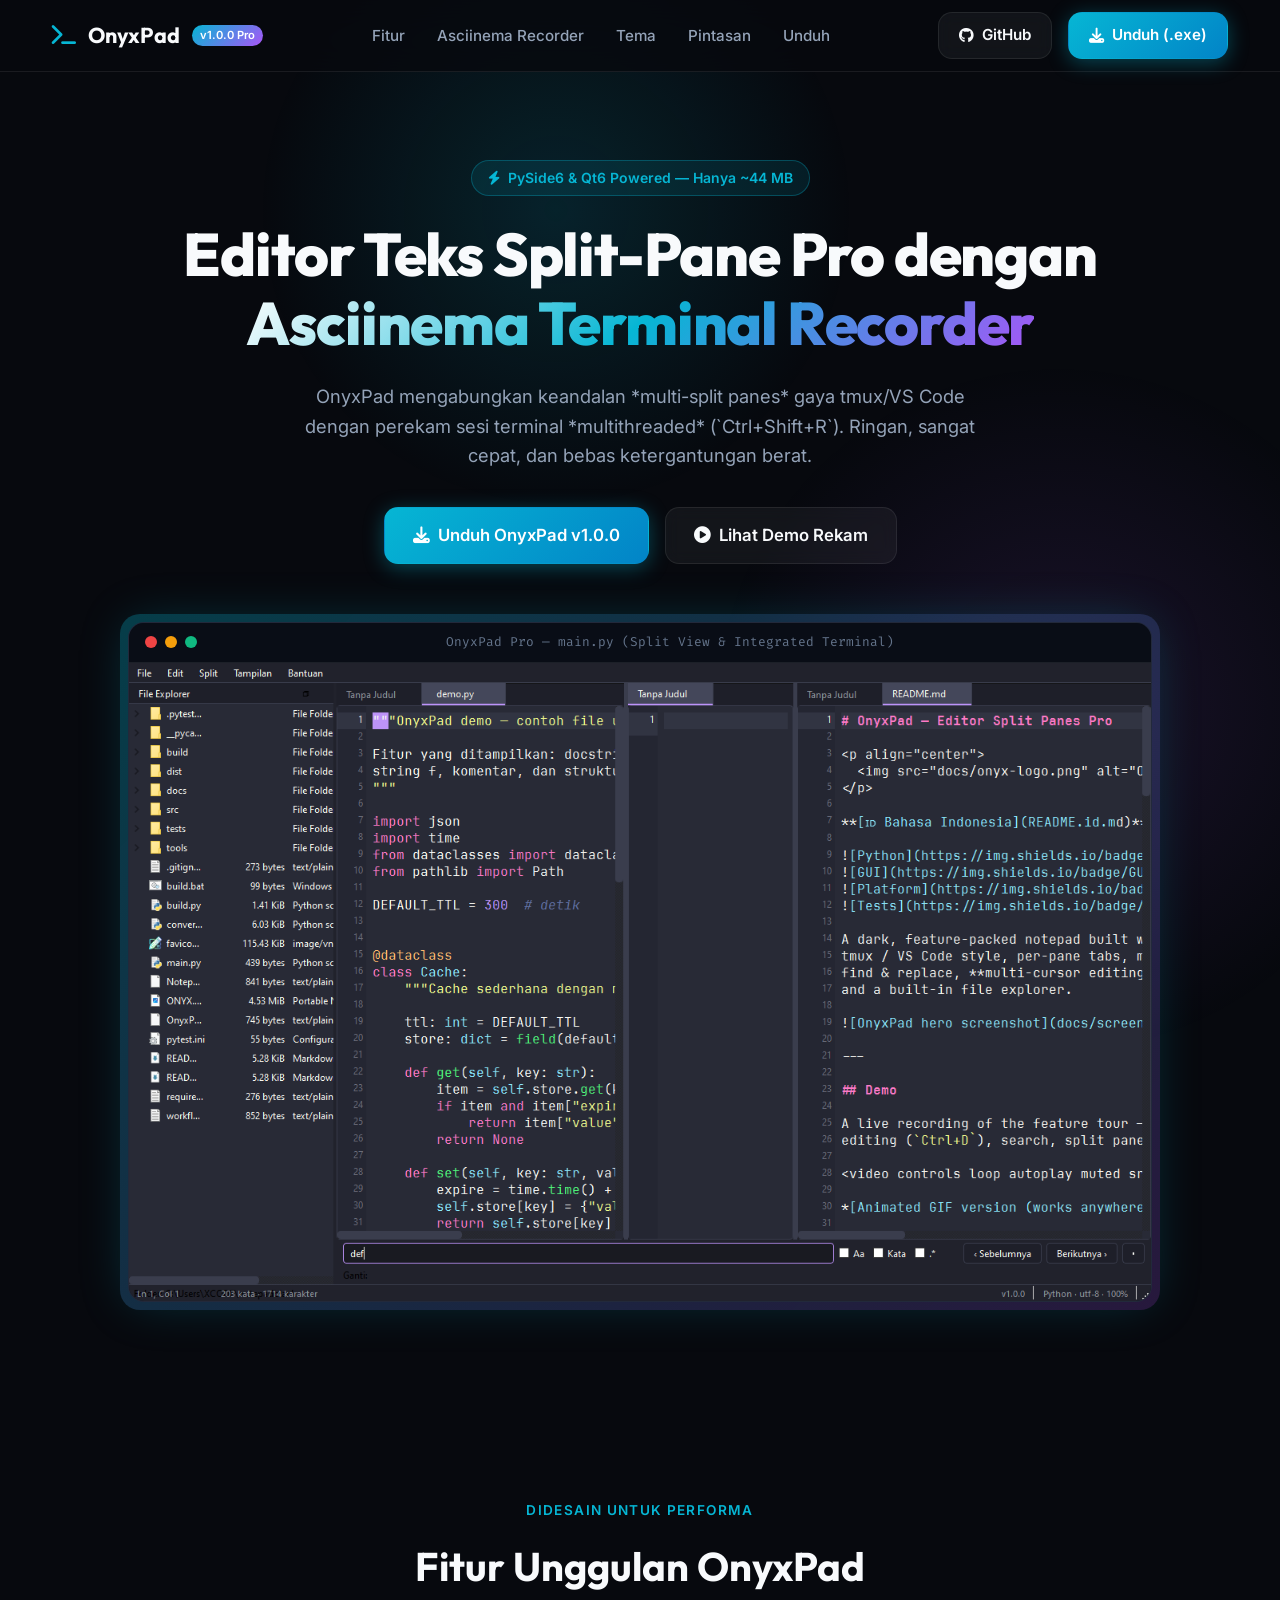
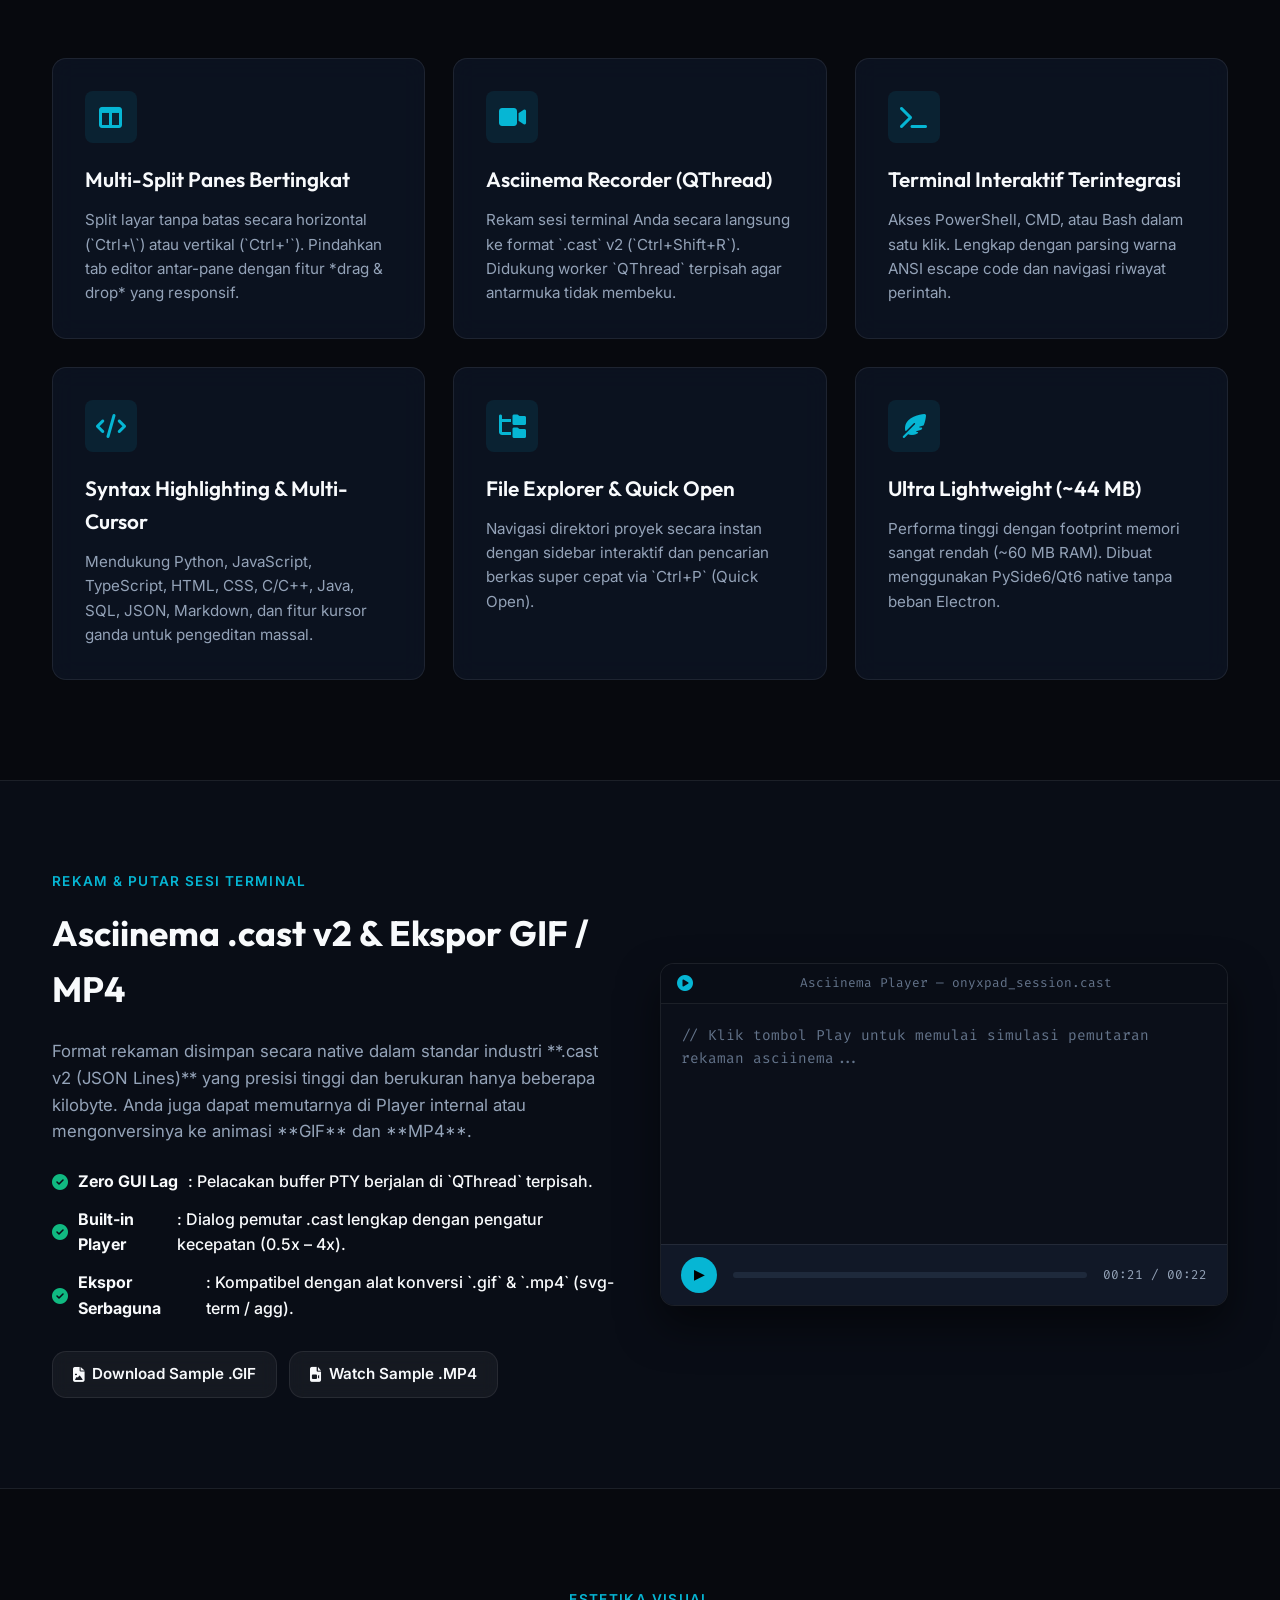
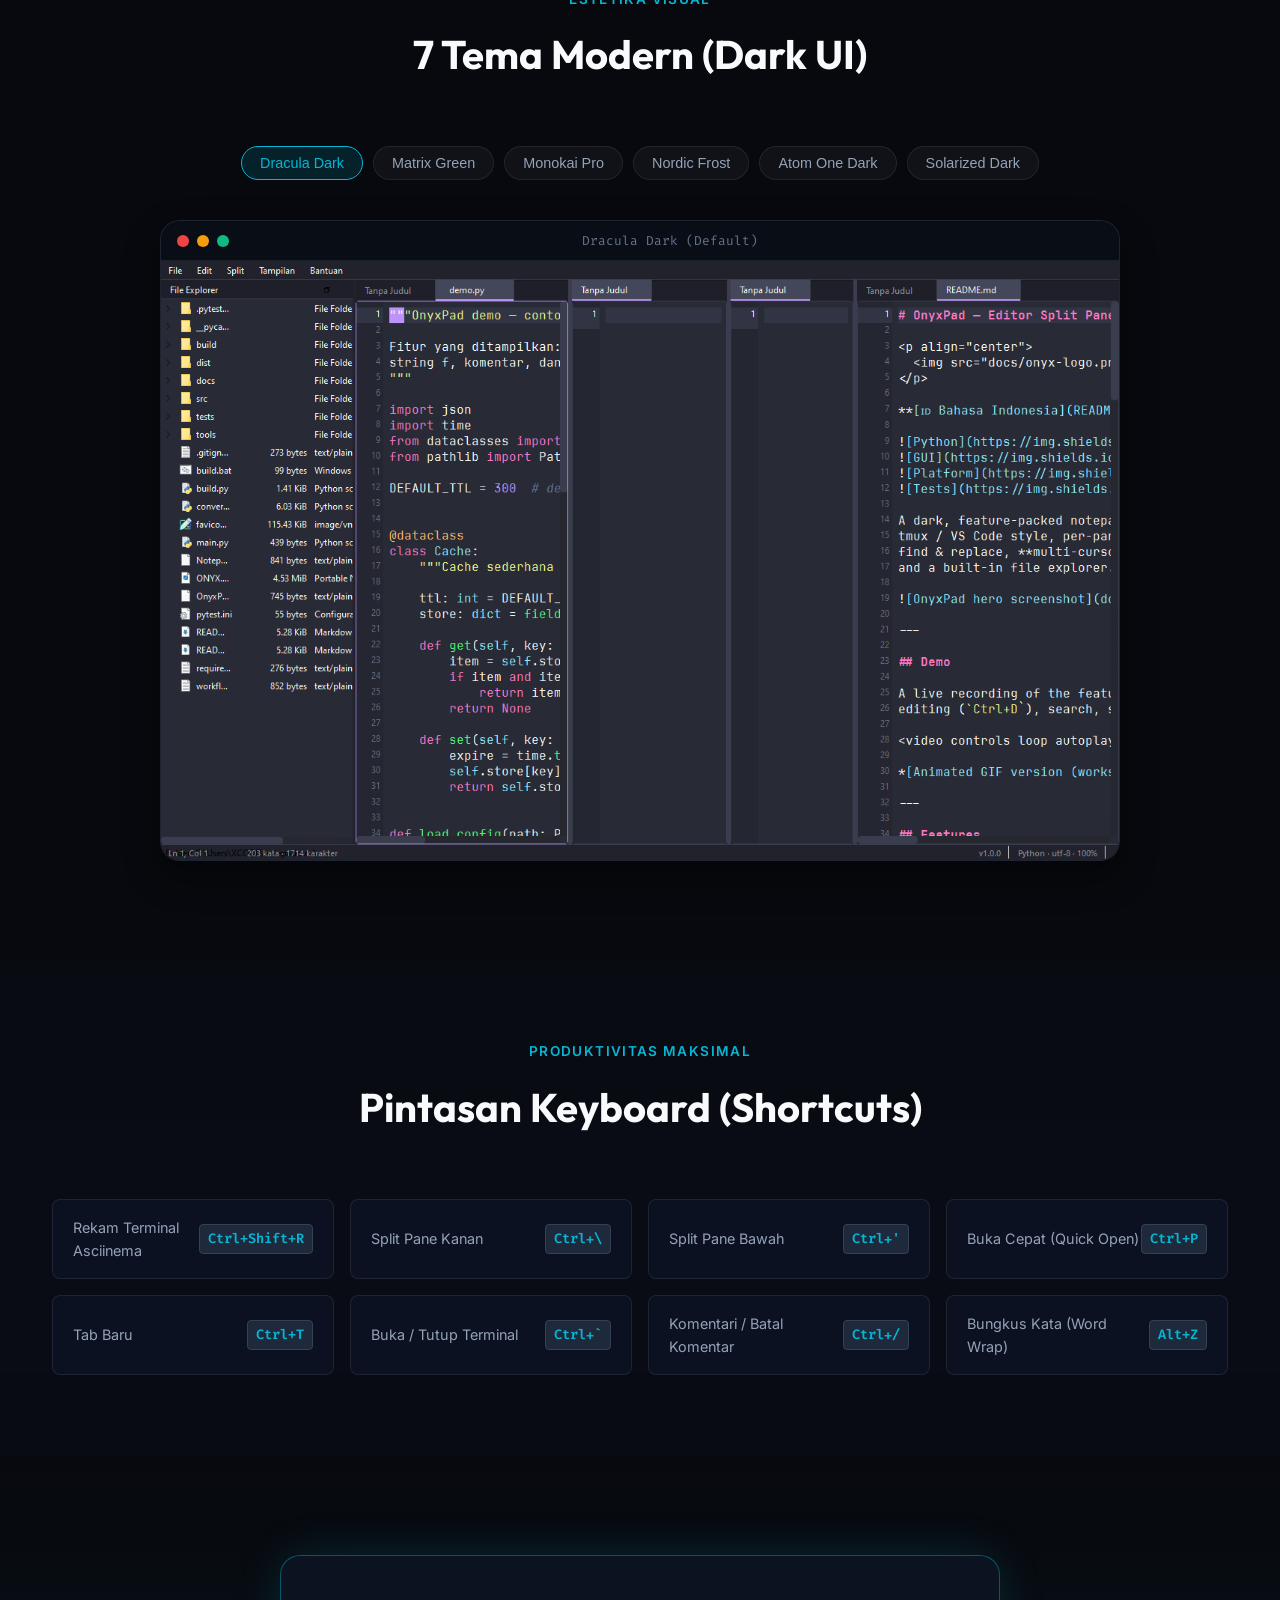
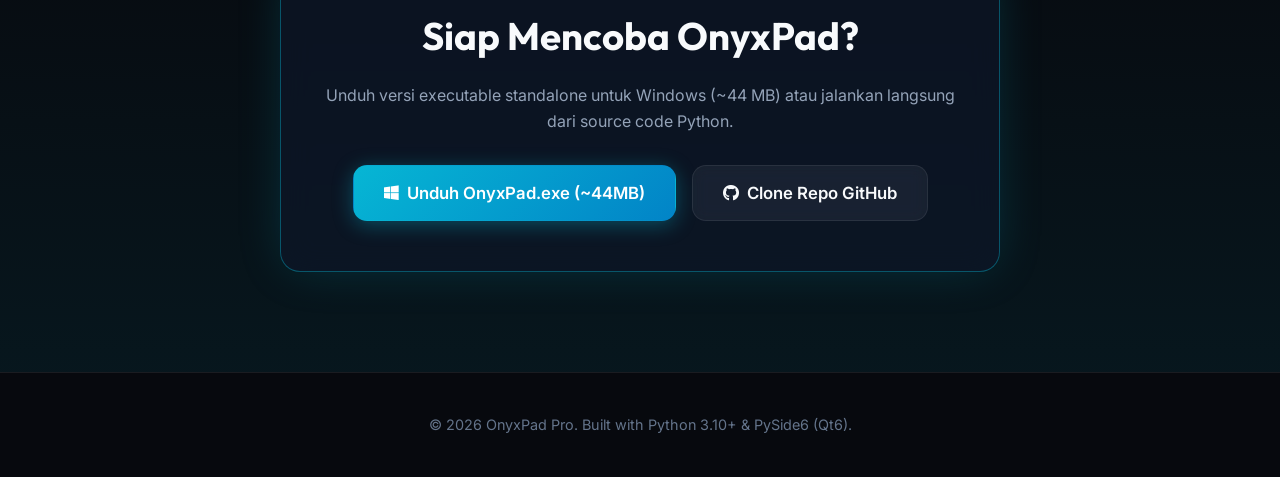
==== website/index.html @ 4e3eeb3b "feat: optimize terminal recorder threading with QThread worker and add official website" ====
<!DOCTYPE html>
<html lang="id">
<head>
  <meta charset="UTF-8">
  <meta name="viewport" content="width=device-width, initial-scale=1.0">
  <title>OnyxPad — Modern Split-Pane Text Editor & Asciinema Terminal Recorder</title>
  <meta name="description" content="OnyxPad adalah editor teks & kode pro berbasis PySide6 (Qt6) dengan sistem split-panes bertingkat (tmux style) dan perekam terminal Asciinema terintegrasi.">
  <link rel="icon" href="../favicon.ico" type="image/x-icon">
  <link rel="stylesheet" href="https://cdnjs.cloudflare.com/ajax/libs/font-awesome/6.4.0/css/all.min.css">
  <link rel="stylesheet" href="style.css">
</head>
<body>

  <!-- Dynamic Glow Backgrounds -->
  <div class="bg-glow-1"></div>
  <div class="bg-glow-2"></div>

  <!-- Navigation Bar -->
  <nav class="navbar">
    <div class="container nav-container">
      <a href="#" class="logo">
        <i class="fa-solid fa-terminal" style="color: var(--accent-cyan);"></i>
        OnyxPad <span class="logo-badge">v1.0.0 Pro</span>
      </a>

      <ul class="nav-links">
        <li><a href="#features">Fitur</a></li>
        <li><a href="#demo">Asciinema Recorder</a></li>
        <li><a href="#themes">Tema</a></li>
        <li><a href="#shortcuts">Pintasan</a></li>
        <li><a href="#download">Unduh</a></li>
      </ul>

      <div class="nav-actions">
        <a href="https://github.com/XCODE" target="_blank" class="btn btn-secondary">
          <i class="fa-brands fa-github"></i> GitHub
        </a>
        <a href="#download" class="btn btn-primary">
          <i class="fa-solid fa-download"></i> Unduh (.exe)
        </a>
      </div>
    </div>
  </nav>

  <!-- Hero Section -->
  <section class="hero">
    <div class="container">
      <div class="hero-tag">
        <i class="fa-solid fa-bolt"></i> PySide6 & Qt6 Powered — Hanya ~44 MB
      </div>

      <h1 class="hero-title">
        Editor Teks Split-Pane Pro dengan <br>
        <span class="text-gradient">Asciinema Terminal Recorder</span>
      </h1>

      <p class="hero-desc">
        OnyxPad mengabungkan keandalan *multi-split panes* gaya tmux/VS Code dengan perekam sesi terminal *multithreaded* (`Ctrl+Shift+R`). Ringan, sangat cepat, dan bebas ketergantungan berat.
      </p>

      <div class="hero-buttons">
        <a href="#download" class="btn btn-primary" style="padding: 14px 28px; font-size: 1.05rem;">
          <i class="fa-solid fa-download"></i> Unduh OnyxPad v1.0.0
        </a>
        <a href="#demo" class="btn btn-secondary" style="padding: 14px 28px; font-size: 1.05rem;">
          <i class="fa-solid fa-circle-play"></i> Lihat Demo Rekam
        </a>
      </div>

      <!-- Hero Mockup -->
      <div class="hero-mockup-wrapper">
        <div class="hero-mockup">
          <div class="mockup-header">
            <div class="dot dot-red"></div>
            <div class="dot dot-yellow"></div>
            <div class="dot dot-green"></div>
            <div class="mockup-title">OnyxPad Pro — main.py (Split View & Integrated Terminal)</div>
          </div>
          <img src="../docs/screenshots/hero-dark.png" alt="OnyxPad Interface Mockup" class="hero-img">
        </div>
      </div>
    </div>
  </section>

  <!-- Features Grid -->
  <section id="features" class="features">
    <div class="container">
      <div class="section-header">
        <div class="section-subtitle">Didesain Untuk Performa</div>
        <h2 class="section-title">Fitur Unggulan OnyxPad</h2>
      </div>

      <div class="grid-3">
        <!-- Feature 1 -->
        <div class="feature-card">
          <div class="feature-icon">
            <i class="fa-solid fa-columns"></i>
          </div>
          <h3>Multi-Split Panes Bertingkat</h3>
          <p>Split layar tanpa batas secara horizontal (`Ctrl+\`) atau vertikal (`Ctrl+'`). Pindahkan tab editor antar-pane dengan fitur *drag & drop* yang responsif.</p>
        </div>

        <!-- Feature 2 -->
        <div class="feature-card">
          <div class="feature-icon">
            <i class="fa-solid fa-video"></i>
          </div>
          <h3>Asciinema Recorder (QThread)</h3>
          <p>Rekam sesi terminal Anda secara langsung ke format `.cast` v2 (`Ctrl+Shift+R`). Didukung worker `QThread` terpisah agar antarmuka tidak membeku.</p>
        </div>

        <!-- Feature 3 -->
        <div class="feature-card">
          <div class="feature-icon">
            <i class="fa-solid fa-terminal"></i>
          </div>
          <h3>Terminal Interaktif Terintegrasi</h3>
          <p>Akses PowerShell, CMD, atau Bash dalam satu klik. Lengkap dengan parsing warna ANSI escape code dan navigasi riwayat perintah.</p>
        </div>

        <!-- Feature 4 -->
        <div class="feature-card">
          <div class="feature-icon">
            <i class="fa-solid fa-code"></i>
          </div>
          <h3>Syntax Highlighting & Multi-Cursor</h3>
          <p>Mendukung Python, JavaScript, TypeScript, HTML, CSS, C/C++, Java, SQL, JSON, Markdown, dan fitur kursor ganda untuk pengeditan massal.</p>
        </div>

        <!-- Feature 5 -->
        <div class="feature-card">
          <div class="feature-icon">
            <i class="fa-solid fa-folder-tree"></i>
          </div>
          <h3>File Explorer & Quick Open</h3>
          <p>Navigasi direktori proyek secara instan dengan sidebar interaktif dan pencarian berkas super cepat via `Ctrl+P` (Quick Open).</p>
        </div>

        <!-- Feature 6 -->
        <div class="feature-card">
          <div class="feature-icon">
            <i class="fa-solid fa-feather-pointed"></i>
          </div>
          <h3>Ultra Lightweight (~44 MB)</h3>
          <p>Performa tinggi dengan footprint memori sangat rendah (~60 MB RAM). Dibuat menggunakan PySide6/Qt6 native tanpa beban Electron.</p>
        </div>
      </div>
    </div>
  </section>

  <!-- Interactive Asciinema Demo Section -->
  <section id="demo" class="demo-section">
    <div class="container demo-container">
      <div class="demo-info">
        <div class="section-subtitle">Rekam & Putar Sesi Terminal</div>
        <h2>Asciinema .cast v2 & Ekspor GIF / MP4</h2>
        <p>
          Format rekaman disimpan secara native dalam standar industri **.cast v2 (JSON Lines)** yang presisi tinggi dan berukuran hanya beberapa kilobyte. Anda juga dapat memutarnya di Player internal atau mengonversinya ke animasi **GIF** dan **MP4**.
        </p>

        <ul class="demo-features-list">
          <li><i class="fa-solid fa-circle-check"></i> <b>Zero GUI Lag</b>: Pelacakan buffer PTY berjalan di `QThread` terpisah.</li>
          <li><i class="fa-solid fa-circle-check"></i> <b>Built-in Player</b>: Dialog pemutar .cast lengkap dengan pengatur kecepatan (0.5x – 4x).</li>
          <li><i class="fa-solid fa-circle-check"></i> <b>Ekspor Serbaguna</b>: Kompatibel dengan alat konversi `.gif` & `.mp4` (svg-term / agg).</li>
        </ul>

        <div style="display: flex; gap: 12px;">
          <a href="../docs/demo/demo.gif" target="_blank" class="btn btn-secondary">
            <i class="fa-solid fa-file-image"></i> Download Sample .GIF
          </a>
          <a href="../docs/demo/demo.mp4" target="_blank" class="btn btn-secondary">
            <i class="fa-solid fa-file-video"></i> Watch Sample .MP4
          </a>
        </div>
      </div>

      <!-- Player Screen Mockup -->
      <div class="player-box">
        <div class="mockup-header">
          <i class="fa-solid fa-circle-play" style="color: var(--accent-cyan);"></i>
          <div class="mockup-title">Asciinema Player — onyxpad_session.cast</div>
        </div>
        <div class="player-screen" id="terminal-screen">
          <div style="color: #64748b;">// Klik tombol Play untuk memulai simulasi pemutaran rekaman asciinema...</div>
        </div>
        <div class="player-controls">
          <button class="play-btn" id="demo-play-btn">▶</button>
          <div class="progress-bar">
            <div class="progress-fill" id="demo-progress" style="width: 0%;"></div>
          </div>
          <span style="font-family: var(--font-mono); font-size: 0.8rem; color: var(--text-muted);">00:21 / 00:22</span>
        </div>
      </div>
    </div>
  </section>

  <!-- Theme Gallery Section -->
  <section id="themes" class="theme-gallery">
    <div class="container">
      <div class="section-header">
        <div class="section-subtitle">Estetika Visual</div>
        <h2 class="section-title">7 Tema Modern (Dark UI)</h2>
      </div>

      <div class="theme-nav">
        <button class="theme-tab active" data-theme="dracula">Dracula Dark</button>
        <button class="theme-tab" data-theme="matrix">Matrix Green</button>
        <button class="theme-tab" data-theme="monokai">Monokai Pro</button>
        <button class="theme-tab" data-theme="nord">Nordic Frost</button>
        <button class="theme-tab" data-theme="onedark">Atom One Dark</button>
        <button class="theme-tab" data-theme="solarized">Solarized Dark</button>
      </div>

      <div class="theme-preview-card">
        <div class="mockup-header">
          <div class="dot dot-red"></div>
          <div class="dot dot-yellow"></div>
          <div class="dot dot-green"></div>
          <div class="mockup-title" id="theme-name-lbl">Dracula Dark (Default)</div>
        </div>
        <img src="../docs/screenshots/theme-dracula-default.png" alt="Theme Preview" class="theme-preview-img" id="theme-preview-img">
      </div>
    </div>
  </section>

  <!-- Shortcuts Cheat Sheet -->
  <section id="shortcuts" class="shortcuts-section">
    <div class="container">
      <div class="section-header">
        <div class="section-subtitle">Produktivitas Maksimal</div>
        <h2 class="section-title">Pintasan Keyboard (Shortcuts)</h2>
      </div>

      <div class="shortcuts-grid">
        <div class="shortcut-item">
          <span>Rekam Terminal Asciinema</span>
          <kbd>Ctrl+Shift+R</kbd>
        </div>
        <div class="shortcut-item">
          <span>Split Pane Kanan</span>
          <kbd>Ctrl+\</kbd>
        </div>
        <div class="shortcut-item">
          <span>Split Pane Bawah</span>
          <kbd>Ctrl+'</kbd>
        </div>
        <div class="shortcut-item">
          <span>Buka Cepat (Quick Open)</span>
          <kbd>Ctrl+P</kbd>
        </div>
        <div class="shortcut-item">
          <span>Tab Baru</span>
          <kbd>Ctrl+T</kbd>
        </div>
        <div class="shortcut-item">
          <span>Buka / Tutup Terminal</span>
          <kbd>Ctrl+`</kbd>
        </div>
        <div class="shortcut-item">
          <span>Komentari / Batal Komentar</span>
          <kbd>Ctrl+/</kbd>
        </div>
        <div class="shortcut-item">
          <span>Bungkus Kata (Word Wrap)</span>
          <kbd>Alt+Z</kbd>
        </div>
      </div>
    </div>
  </section>

  <!-- Download Section -->
  <section id="download" class="download-section">
    <div class="container">
      <div class="download-card">
        <h2>Siap Mencoba OnyxPad?</h2>
        <p>Unduh versi executable standalone untuk Windows (~44 MB) atau jalankan langsung dari source code Python.</p>

        <div class="download-buttons">
          <a href="../dist/OnyxPad.exe" download class="btn btn-primary" style="padding: 14px 30px; font-size: 1.05rem;">
            <i class="fa-brands fa-windows"></i> Unduh OnyxPad.exe (~44MB)
          </a>
          <a href="https://github.com/XCODE" target="_blank" class="btn btn-secondary" style="padding: 14px 30px; font-size: 1.05rem;">
            <i class="fa-brands fa-github"></i> Clone Repo GitHub
          </a>
        </div>
      </div>
    </div>
  </section>

  <!-- Footer -->
  <footer>
    <div class="container">
      <p>© 2026 OnyxPad Pro. Built with Python 3.10+ & PySide6 (Qt6).</p>
    </div>
  </footer>

  <script src="script.js"></script>
</body>
</html>
---- website/style.css ----
/* OnyxPad Official Website - Modern Dark Design System */

@import url('https://fonts.googleapis.com/css2?family=Fira+Code:wght@400;500;600&family=Inter:wght@300;400;500;600;700&family=Outfit:wght@500;600;700;800&display=swap');

:root {
  --bg-dark: #07090e;
  --bg-card: rgba(15, 23, 42, 0.65);
  --bg-card-hover: rgba(30, 41, 59, 0.75);
  --border-color: rgba(255, 255, 255, 0.08);
  --border-glow: rgba(6, 182, 212, 0.4);

  --accent-cyan: #06b6d4;
  --accent-purple: #a855f7;
  --accent-emerald: #10b981;
  --accent-pink: #ec4899;

  --text-main: #f8fafc;
  --text-muted: #94a3b8;
  --text-dim: #64748b;

  --font-heading: 'Outfit', -apple-system, sans-serif;
  --font-body: 'Inter', -apple-system, sans-serif;
  --font-mono: 'Fira Code', monospace;

  --radius-sm: 8px;
  --radius-md: 14px;
  --radius-lg: 20px;
  --radius-full: 9999px;

  --glow-shadow: 0 0 50px -10px rgba(6, 182, 212, 0.25);
  --transition: all 0.3s cubic-bezier(0.4, 0, 0.2, 1);
}

* {
  margin: 0;
  padding: 0;
  box-sizing: border-box;
}

html {
  scroll-behavior: smooth;
  font-size: 16px;
}

body {
  background-color: var(--bg-dark);
  color: var(--text-main);
  font-family: var(--font-body);
  line-height: 1.6;
  overflow-x: hidden;
  position: relative;
}

/* Dynamic Background Gradients */
.bg-glow-1 {
  position: fixed;
  top: -10%;
  left: 20%;
  width: 600px;
  height: 600px;
  background: radial-gradient(circle, rgba(6, 182, 212, 0.15) 0%, rgba(0, 0, 0, 0) 70%);
  pointer-events: none;
  z-index: 0;
}

.bg-glow-2 {
  position: fixed;
  top: 40%;
  right: -10%;
  width: 700px;
  height: 700px;
  background: radial-gradient(circle, rgba(168, 85, 247, 0.12) 0%, rgba(0, 0, 0, 0) 70%);
  pointer-events: none;
  z-index: 0;
}

.container {
  max-width: 1240px;
  margin: 0 auto;
  padding: 0 2rem;
  position: relative;
  z-index: 1;
}

/* Header & Navigation */
.navbar {
  position: fixed;
  top: 0;
  left: 0;
  right: 0;
  height: 72px;
  backdrop-filter: blur(16px);
  -webkit-backdrop-filter: blur(16px);
  background: rgba(7, 9, 14, 0.8);
  border-bottom: 1px solid var(--border-color);
  z-index: 100;
  display: flex;
  align-items: center;
}

.nav-container {
  display: flex;
  align-items: center;
  justify-content: space-between;
  width: 100%;
}

.logo {
  display: flex;
  align-items: center;
  gap: 12px;
  text-decoration: none;
  color: var(--text-main);
  font-family: var(--font-heading);
  font-weight: 700;
  font-size: 1.35rem;
}

.logo-badge {
  font-size: 0.7rem;
  background: linear-gradient(135deg, var(--accent-cyan), var(--accent-purple));
  color: #fff;
  padding: 2px 8px;
  border-radius: var(--radius-full);
  font-family: var(--font-body);
  font-weight: 600;
}

.nav-links {
  display: flex;
  align-items: center;
  gap: 2rem;
  list-style: none;
}

.nav-links a {
  color: var(--text-muted);
  text-decoration: none;
  font-size: 0.95rem;
  font-weight: 500;
  transition: var(--transition);
}

.nav-links a:hover {
  color: var(--accent-cyan);
}

.nav-actions {
  display: flex;
  align-items: center;
  gap: 1rem;
}

.btn {
  display: inline-flex;
  align-items: center;
  justify-content: center;
  gap: 8px;
  padding: 10px 20px;
  border-radius: var(--radius-md);
  font-weight: 600;
  font-size: 0.95rem;
  text-decoration: none;
  transition: var(--transition);
  cursor: pointer;
  border: 1px solid transparent;
}

.btn-primary {
  background: linear-gradient(135deg, var(--accent-cyan), #0284c7);
  color: #ffffff;
  box-shadow: 0 4px 20px rgba(6, 182, 212, 0.35);
}

.btn-primary:hover {
  transform: translateY(-2px);
  box-shadow: 0 6px 25px rgba(6, 182, 212, 0.5);
}

.btn-secondary {
  background: rgba(255, 255, 255, 0.05);
  color: var(--text-main);
  border-color: var(--border-color);
  backdrop-filter: blur(8px);
}

.btn-secondary:hover {
  background: rgba(255, 255, 255, 0.1);
  border-color: rgba(255, 255, 255, 0.2);
  transform: translateY(-2px);
}

/* Hero Section */
.hero {
  padding: 160px 0 90px;
  text-align: center;
}

.hero-tag {
  display: inline-flex;
  align-items: center;
  gap: 8px;
  padding: 6px 16px;
  background: rgba(6, 182, 212, 0.1);
  border: 1px solid rgba(6, 182, 212, 0.3);
  border-radius: var(--radius-full);
  color: var(--accent-cyan);
  font-size: 0.875rem;
  font-weight: 600;
  margin-bottom: 24px;
}

.hero-title {
  font-family: var(--font-heading);
  font-size: 3.75rem;
  font-weight: 800;
  line-height: 1.15;
  margin-bottom: 24px;
  letter-spacing: -0.02em;
}

.text-gradient {
  background: linear-gradient(135deg, #ffffff 0%, var(--accent-cyan) 50%, var(--accent-purple) 100%);
  -webkit-background-clip: text;
  -webkit-text-fill-color: transparent;
}

.hero-desc {
  max-width: 680px;
  margin: 0 auto 36px;
  font-size: 1.15rem;
  color: var(--text-muted);
  font-weight: 400;
}

.hero-buttons {
  display: flex;
  align-items: center;
  justify-content: center;
  gap: 16px;
  margin-bottom: 50px;
}

.hero-mockup-wrapper {
  position: relative;
  max-width: 1040px;
  margin: 0 auto;
  border-radius: var(--radius-lg);
  padding: 8px;
  background: linear-gradient(135deg, rgba(6, 182, 212, 0.3), rgba(168, 85, 247, 0.2));
  box-shadow: var(--glow-shadow);
}

.hero-mockup {
  background: #0f172a;
  border-radius: calc(var(--radius-lg) - 4px);
  overflow: hidden;
  border: 1px solid var(--border-color);
}

.mockup-header {
  height: 40px;
  background: #090d16;
  display: flex;
  align-items: center;
  padding: 0 16px;
  gap: 8px;
  border-bottom: 1px solid var(--border-color);
}

.dot {
  width: 12px;
  height: 12px;
  border-radius: 50%;
}

.dot-red { background: #ef4444; }
.dot-yellow { background: #f59e0b; }
.dot-green { background: #10b981; }

.mockup-title {
  margin-left: auto;
  margin-right: auto;
  font-size: 0.8rem;
  color: var(--text-dim);
  font-family: var(--font-mono);
}

.hero-img {
  width: 100%;
  height: auto;
  display: block;
  object-fit: cover;
}

/* Features Grid */
.features {
  padding: 100px 0;
}

.section-header {
  text-align: center;
  max-width: 640px;
  margin: 0 auto 60px;
}

.section-subtitle {
  color: var(--accent-cyan);
  font-weight: 600;
  text-transform: uppercase;
  font-size: 0.85rem;
  letter-spacing: 0.1em;
  margin-bottom: 12px;
}

.section-title {
  font-family: var(--font-heading);
  font-size: 2.5rem;
  font-weight: 700;
}

.grid-3 {
  display: grid;
  grid-template-columns: repeat(auto-fit, minmax(320px, 1fr));
  gap: 28px;
}

.feature-card {
  background: var(--bg-card);
  border: 1px solid var(--border-color);
  border-radius: var(--radius-md);
  padding: 32px;
  transition: var(--transition);
  backdrop-filter: blur(12px);
  position: relative;
  overflow: hidden;
}

.feature-card:hover {
  background: var(--bg-card-hover);
  border-color: var(--border-glow);
  transform: translateY(-4px);
}

.feature-icon {
  width: 52px;
  height: 52px;
  border-radius: var(--radius-sm);
  background: rgba(6, 182, 212, 0.1);
  color: var(--accent-cyan);
  display: flex;
  align-items: center;
  justify-content: center;
  font-size: 1.5rem;
  margin-bottom: 20px;
}

.feature-card h3 {
  font-family: var(--font-heading);
  font-size: 1.3rem;
  font-weight: 600;
  margin-bottom: 12px;
}

.feature-card p {
  color: var(--text-muted);
  font-size: 0.95rem;
  line-height: 1.6;
}

/* Interactive Asciinema Demo Section */
.demo-section {
  padding: 90px 0;
  background: rgba(15, 23, 42, 0.3);
  border-top: 1px solid var(--border-color);
  border-bottom: 1px solid var(--border-color);
}

.demo-container {
  display: grid;
  grid-template-columns: 1fr 1fr;
  gap: 40px;
  align-items: center;
}

.demo-info h2 {
  font-family: var(--font-heading);
  font-size: 2.2rem;
  font-weight: 700;
  margin-bottom: 20px;
}

.demo-info p {
  color: var(--text-muted);
  margin-bottom: 24px;
  font-size: 1.05rem;
}

.demo-features-list {
  list-style: none;
  display: flex;
  flex-direction: column;
  gap: 12px;
  margin-bottom: 30px;
}

.demo-features-list li {
  display: flex;
  align-items: center;
  gap: 10px;
  color: var(--text-main);
  font-weight: 500;
}

.demo-features-list i {
  color: var(--accent-emerald);
}

.player-box {
  background: #090d16;
  border: 1px solid var(--border-color);
  border-radius: var(--radius-md);
  overflow: hidden;
  box-shadow: 0 20px 40px rgba(0,0,0,0.5);
}

.player-screen {
  padding: 20px;
  font-family: var(--font-mono);
  font-size: 0.9rem;
  color: #a6adc8;
  min-height: 240px;
  background: #0b0f19;
}

.player-controls {
  display: flex;
  align-items: center;
  gap: 16px;
  padding: 12px 20px;
  background: #111827;
  border-top: 1px solid var(--border-color);
}

.play-btn {
  background: var(--accent-cyan);
  color: #000;
  border: none;
  width: 36px;
  height: 36px;
  border-radius: 50%;
  display: flex;
  align-items: center;
  justify-content: center;
  cursor: pointer;
  font-weight: bold;
}

.progress-bar {
  flex: 1;
  height: 6px;
  background: #1e293b;
  border-radius: var(--radius-full);
  overflow: hidden;
  position: relative;
}

.progress-fill {
  width: 65%;
  height: 100%;
  background: linear-gradient(90deg, var(--accent-cyan), var(--accent-purple));
}

/* Theme Gallery Section */
.theme-gallery {
  padding: 100px 0;
}

.theme-nav {
  display: flex;
  justify-content: center;
  gap: 10px;
  flex-wrap: wrap;
  margin-bottom: 40px;
}

.theme-tab {
  background: rgba(255, 255, 255, 0.04);
  border: 1px solid var(--border-color);
  color: var(--text-muted);
  padding: 8px 18px;
  border-radius: var(--radius-full);
  cursor: pointer;
  font-size: 0.9rem;
  font-weight: 500;
  transition: var(--transition);
}

.theme-tab.active, .theme-tab:hover {
  background: rgba(6, 182, 212, 0.15);
  border-color: var(--accent-cyan);
  color: var(--accent-cyan);
}

.theme-preview-card {
  background: var(--bg-card);
  border: 1px solid var(--border-color);
  border-radius: var(--radius-lg);
  overflow: hidden;
  max-width: 960px;
  margin: 0 auto;
  box-shadow: 0 15px 35px rgba(0,0,0,0.4);
}

.theme-preview-img {
  width: 100%;
  display: block;
}

/* Shortcuts Cheat Sheet */
.shortcuts-section {
  padding: 80px 0;
  background: rgba(15, 23, 42, 0.2);
}

.shortcuts-grid {
  display: grid;
  grid-template-columns: repeat(auto-fit, minmax(260px, 1fr));
  gap: 16px;
}

.shortcut-item {
  background: rgba(15, 23, 42, 0.6);
  border: 1px solid var(--border-color);
  padding: 16px 20px;
  border-radius: var(--radius-sm);
  display: flex;
  align-items: center;
  justify-content: space-between;
}

.shortcut-item span {
  color: var(--text-muted);
  font-size: 0.9rem;
}

kbd {
  background: #1e293b;
  border: 1px solid #334155;
  color: var(--accent-cyan);
  font-family: var(--font-mono);
  padding: 3px 8px;
  border-radius: 4px;
  font-size: 0.85rem;
  font-weight: 600;
}

/* Download Section */
.download-section {
  padding: 100px 0;
  text-align: center;
  background: linear-gradient(180deg, rgba(7, 9, 14, 0) 0%, rgba(6, 182, 212, 0.08) 100%);
}

.download-card {
  background: var(--bg-card);
  border: 1px solid var(--border-glow);
  border-radius: var(--radius-lg);
  padding: 50px 30px;
  max-width: 720px;
  margin: 0 auto;
  box-shadow: var(--glow-shadow);
  backdrop-filter: blur(16px);
}

.download-card h2 {
  font-family: var(--font-heading);
  font-size: 2.4rem;
  font-weight: 700;
  margin-bottom: 16px;
}

.download-card p {
  color: var(--text-muted);
  margin-bottom: 30px;
}

.download-buttons {
  display: flex;
  justify-content: center;
  gap: 16px;
  flex-wrap: wrap;
}

/* Footer */
footer {
  padding: 40px 0;
  border-top: 1px solid var(--border-color);
  text-align: center;
  color: var(--text-dim);
  font-size: 0.9rem;
}

footer a {
  color: var(--text-muted);
  text-decoration: none;
}

footer a:hover {
  color: var(--accent-cyan);
}

/* Responsive */
@media (max-width: 900px) {
  .hero-title { font-size: 2.6rem; }
  .demo-container { grid-template-columns: 1fr; }
  .nav-links { display: none; }
}
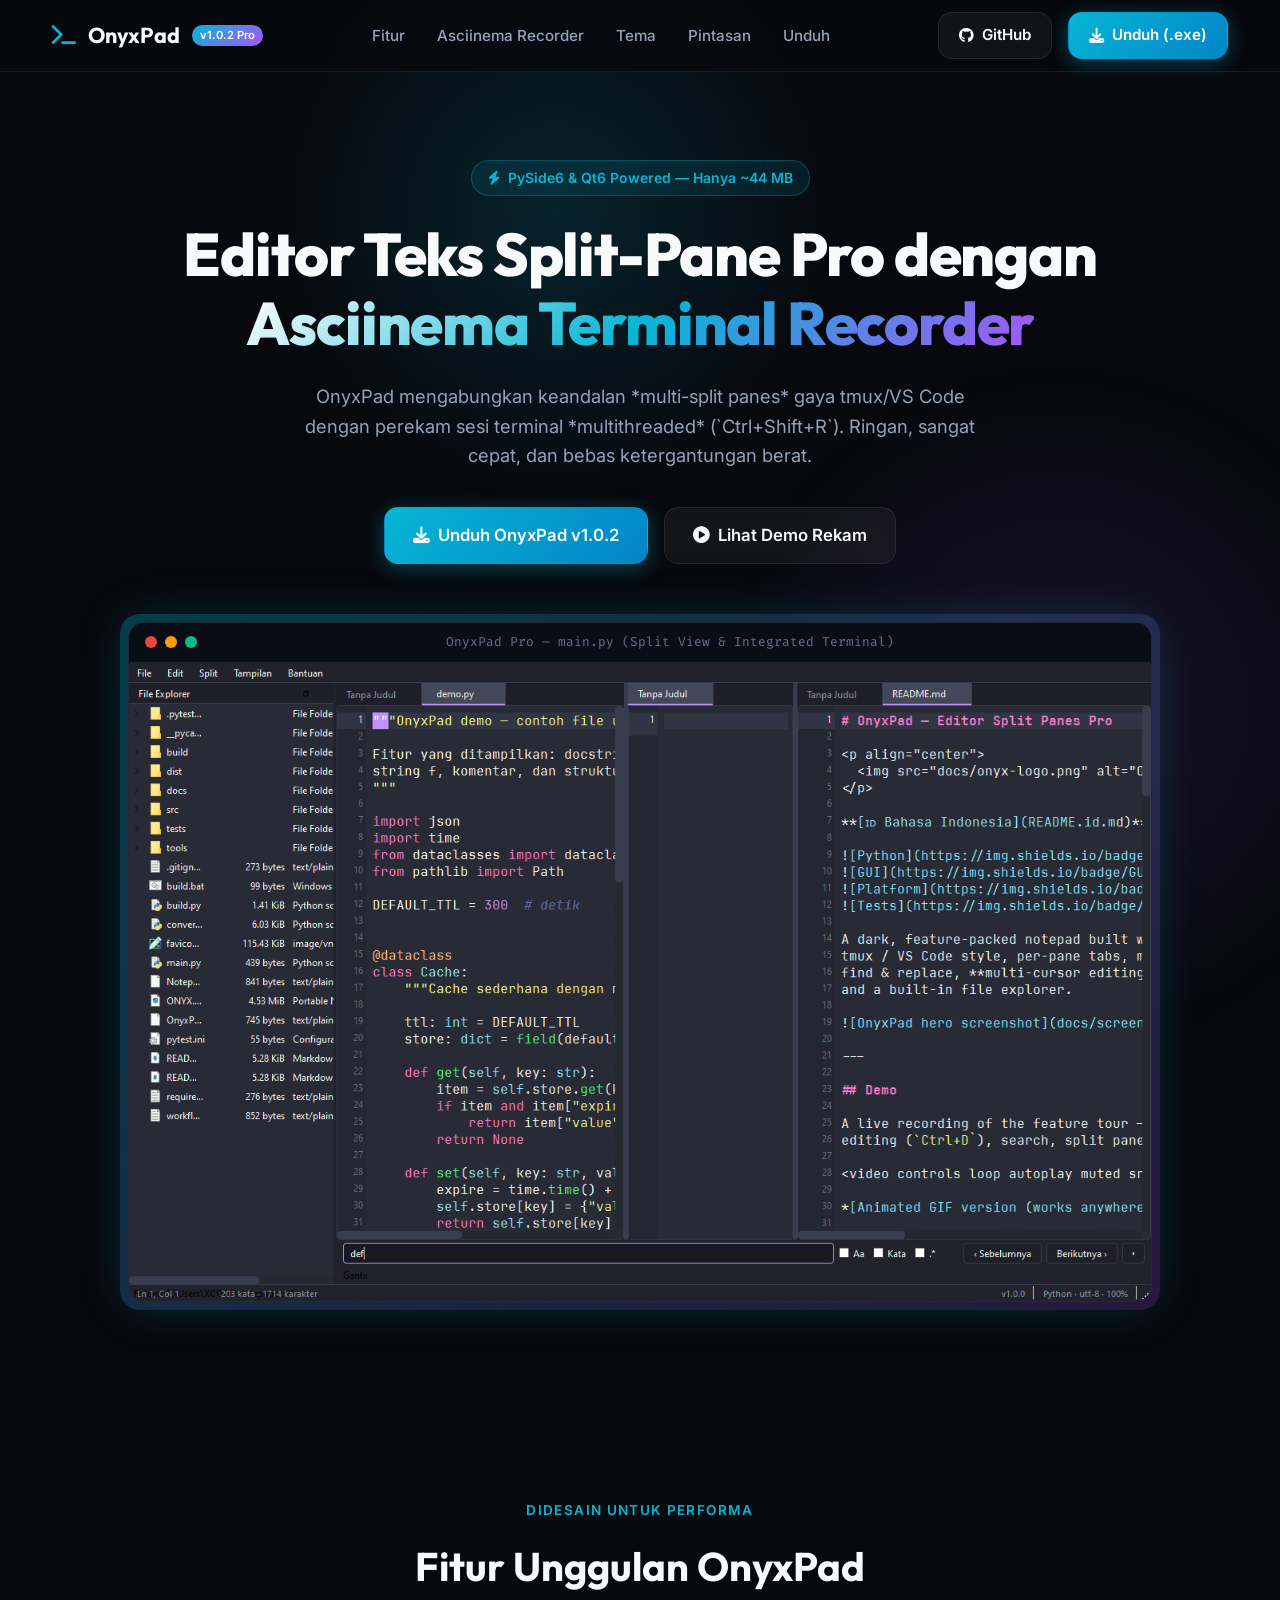
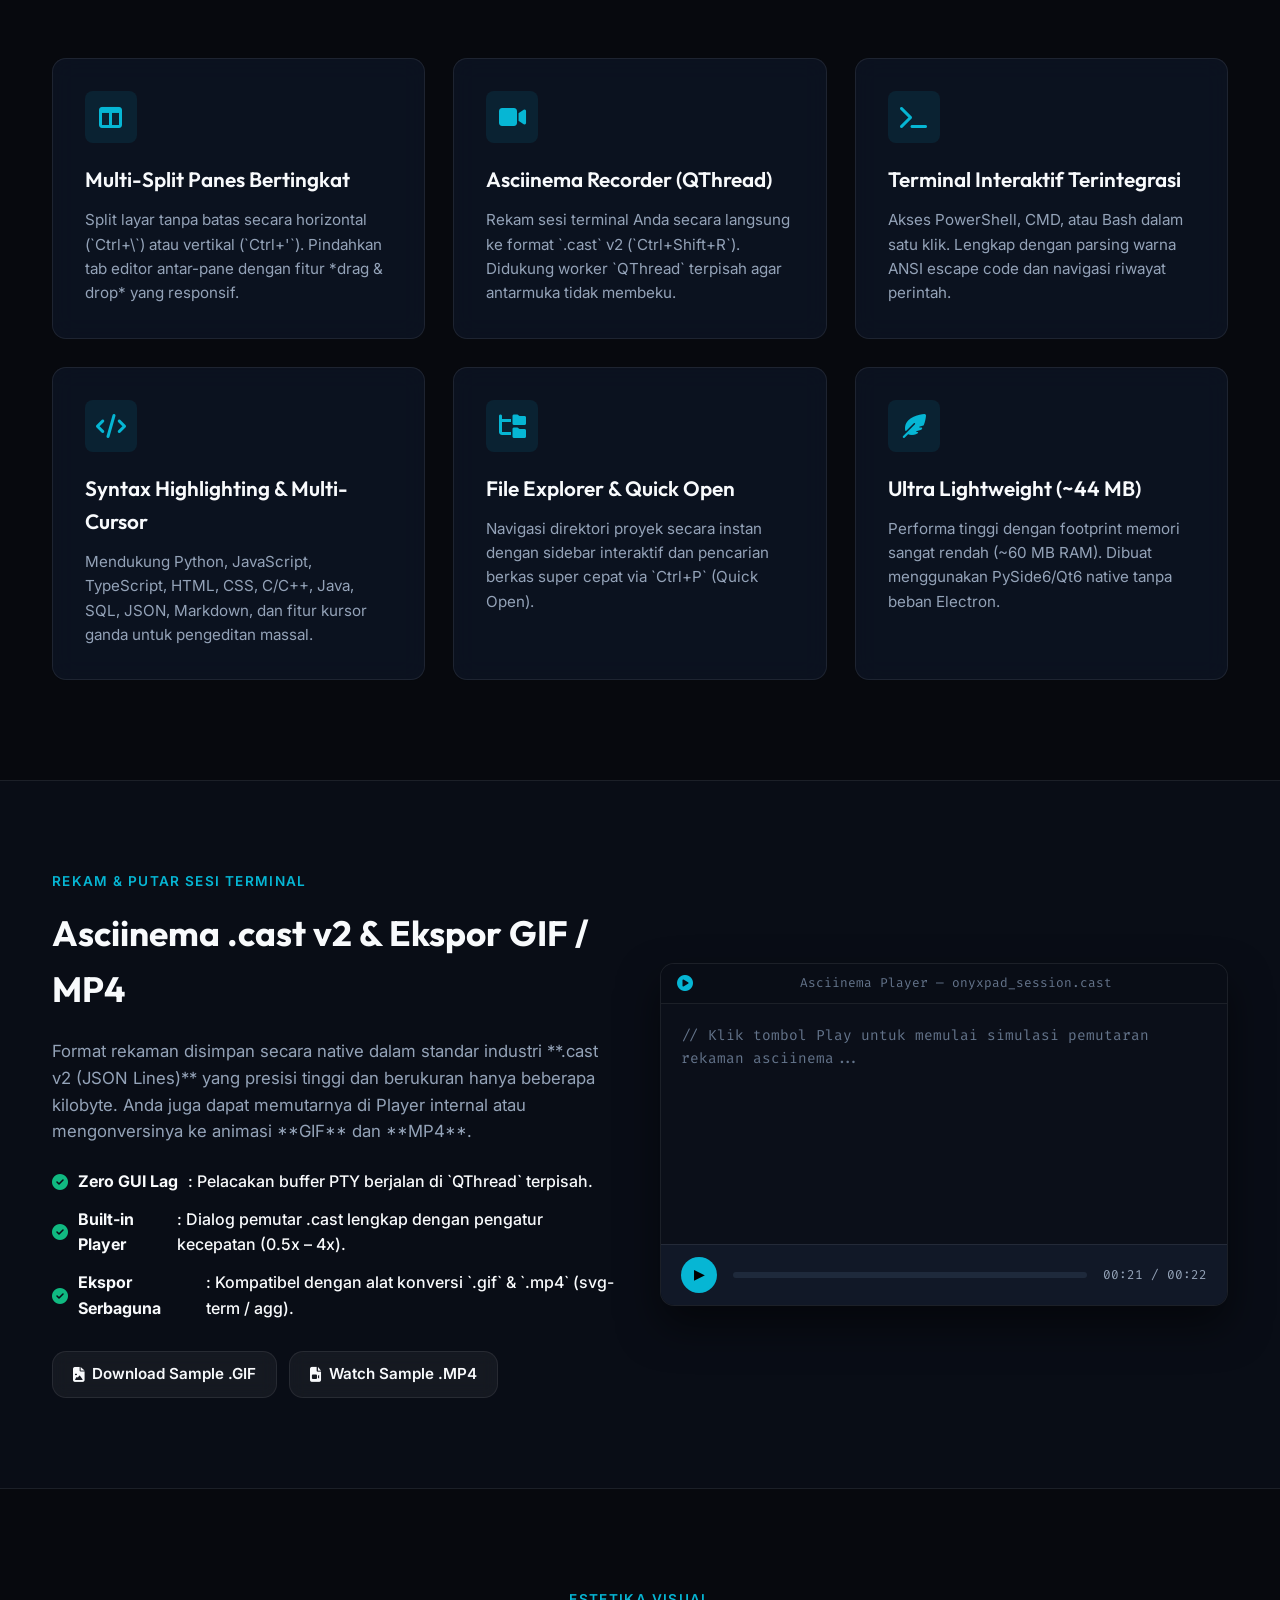
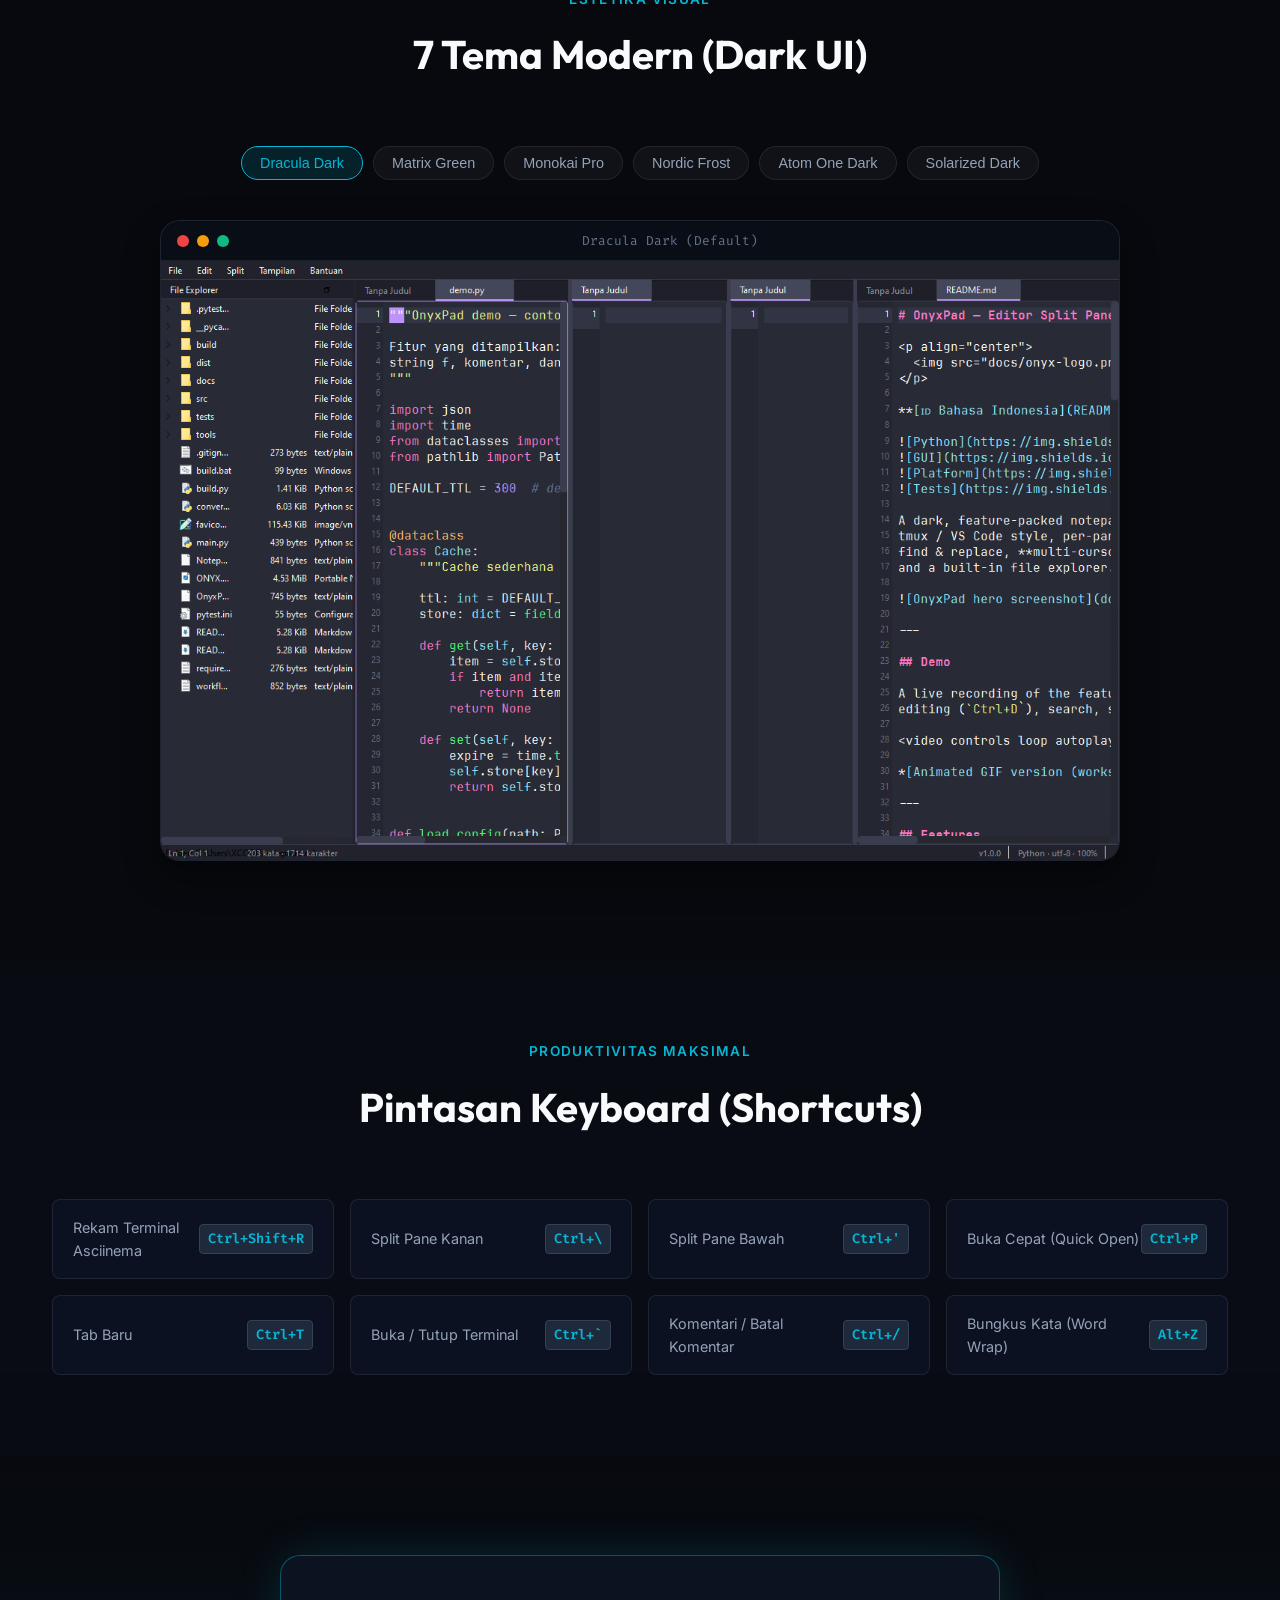
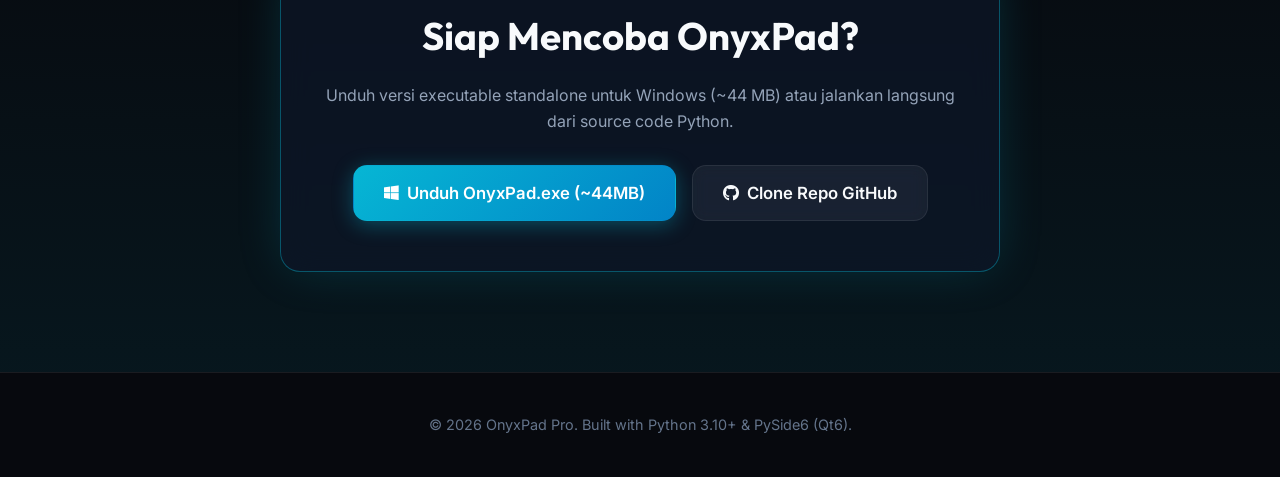
==== commit 6835884f: "docs: update README, website URLs, store deployment guide, and improve theme text contrast" ====
--- a/website/index.html
+++ b/website/index.html
@@ -20,7 +20,7 @@
     <div class="container nav-container">
       <a href="#" class="logo">
         <i class="fa-solid fa-terminal" style="color: var(--accent-cyan);"></i>
-        OnyxPad <span class="logo-badge">v1.0.0 Pro</span>
+        OnyxPad <span class="logo-badge">v1.0.2 Pro</span>
       </a>
 
       <ul class="nav-links">
@@ -32,10 +32,10 @@
       </ul>
 
       <div class="nav-actions">
-        <a href="https://github.com/XCODE" target="_blank" class="btn btn-secondary">
+        <a href="https://github.com/jpXproject/OnyxPad" target="_blank" class="btn btn-secondary">
           <i class="fa-brands fa-github"></i> GitHub
         </a>
-        <a href="#download" class="btn btn-primary">
+        <a href="https://github.com/jpXproject/OnyxPad/releases/download/v1.0.2/OnyxPad.exe" class="btn btn-primary">
           <i class="fa-solid fa-download"></i> Unduh (.exe)
         </a>
       </div>
@@ -59,8 +59,8 @@
       </p>
 
       <div class="hero-buttons">
-        <a href="#download" class="btn btn-primary" style="padding: 14px 28px; font-size: 1.05rem;">
-          <i class="fa-solid fa-download"></i> Unduh OnyxPad v1.0.0
+        <a href="https://github.com/jpXproject/OnyxPad/releases/download/v1.0.2/OnyxPad.exe" class="btn btn-primary" style="padding: 14px 28px; font-size: 1.05rem;">
+          <i class="fa-solid fa-download"></i> Unduh OnyxPad v1.0.2
         </a>
         <a href="#demo" class="btn btn-secondary" style="padding: 14px 28px; font-size: 1.05rem;">
           <i class="fa-solid fa-circle-play"></i> Lihat Demo Rekam
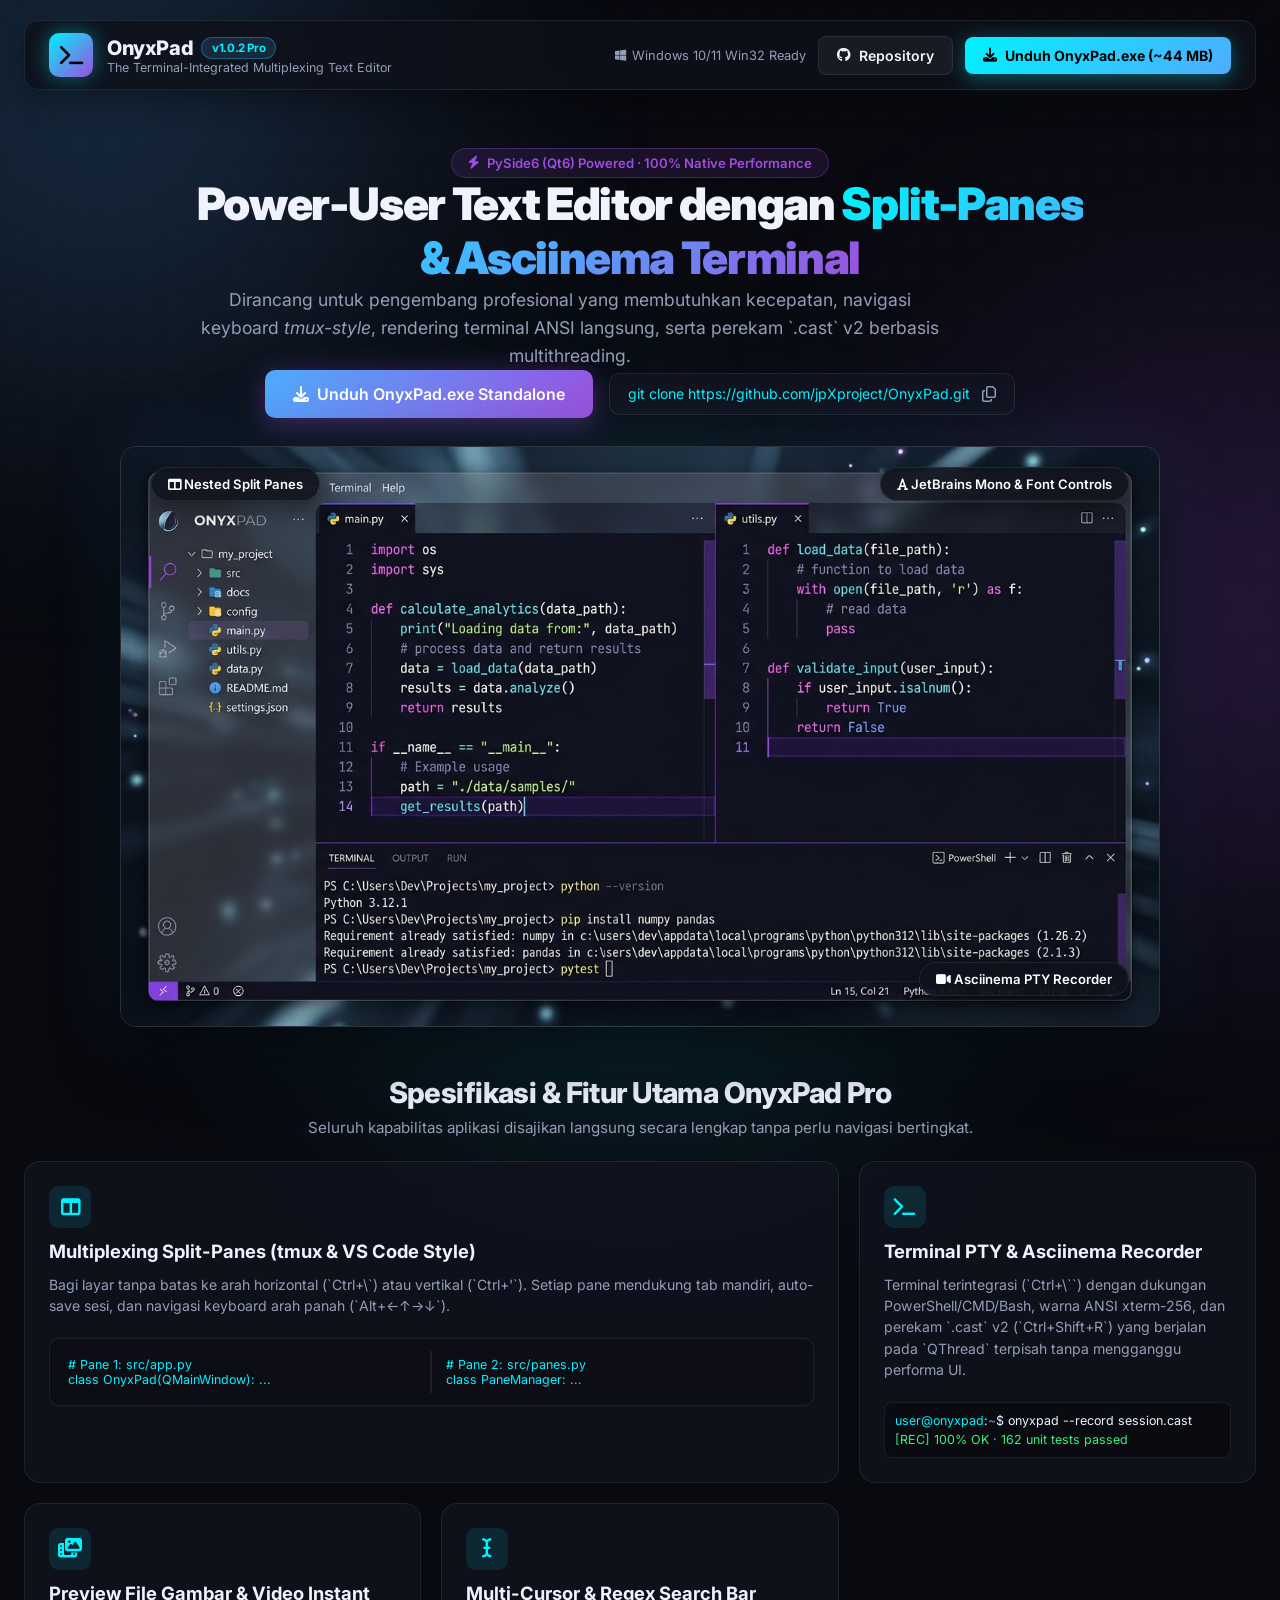
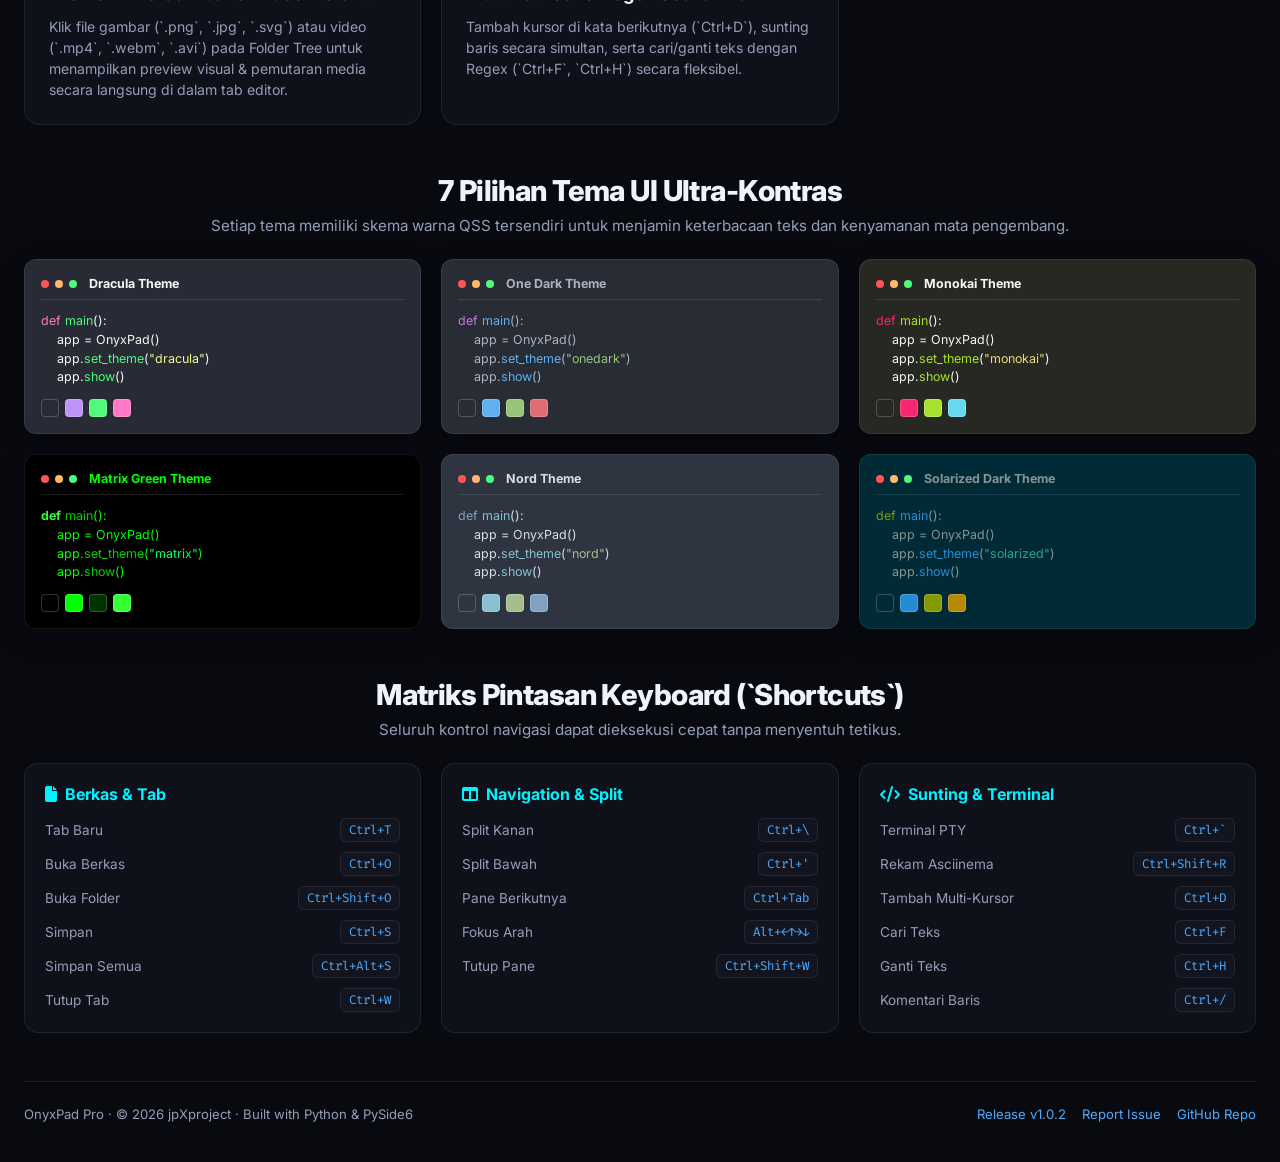
==== commit f93cf118: "feat: VS Code file tree, modern bento landing page & stability fixes" ====
--- a/website/index.html
+++ b/website/index.html
@@ -3,296 +3,315 @@
 <head>
   <meta charset="UTF-8">
   <meta name="viewport" content="width=device-width, initial-scale=1.0">
-  <title>OnyxPad — Modern Split-Pane Text Editor & Asciinema Terminal Recorder</title>
-  <meta name="description" content="OnyxPad adalah editor teks & kode pro berbasis PySide6 (Qt6) dengan sistem split-panes bertingkat (tmux style) dan perekam terminal Asciinema terintegrasi.">
+  <title>OnyxPad Pro — The Terminal-Integrated Multiplexing Text Editor</title>
+  <meta name="description" content="OnyxPad Pro adalah editor teks & kode pro berbasis PySide6 (Qt6) dengan split-panes bertingkat gaya tmux, terminal PTY terintegrasi, perekam Asciinema, dan 7 tema ultra-kontras.">
   <link rel="icon" href="../favicon.ico" type="image/x-icon">
+  <link rel="preconnect" href="https://fonts.googleapis.com">
+  <link rel="preconnect" href="https://fonts.gstatic.com" crossorigin>
+  <link href="https://fonts.googleapis.com/css2?family=Fira+Code:wght@400;500;600;700&family=Inter:wght@300;400;500;600;700;800;900&display=swap" rel="stylesheet">
   <link rel="stylesheet" href="https://cdnjs.cloudflare.com/ajax/libs/font-awesome/6.4.0/css/all.min.css">
   <link rel="stylesheet" href="style.css">
 </head>
-<body>
-
-  <!-- Dynamic Glow Backgrounds -->
-  <div class="bg-glow-1"></div>
-  <div class="bg-glow-2"></div>
-
-  <!-- Navigation Bar -->
-  <nav class="navbar">
-    <div class="container nav-container">
-      <a href="#" class="logo">
-        <i class="fa-solid fa-terminal" style="color: var(--accent-cyan);"></i>
-        OnyxPad <span class="logo-badge">v1.0.2 Pro</span>
-      </a>
-
-      <ul class="nav-links">
-        <li><a href="#features">Fitur</a></li>
-        <li><a href="#demo">Asciinema Recorder</a></li>
-        <li><a href="#themes">Tema</a></li>
-        <li><a href="#shortcuts">Pintasan</a></li>
-        <li><a href="#download">Unduh</a></li>
-      </ul>
+<body class="pro-body">
+
+  <!-- Glow Lights & Background Mesh -->
+  <div class="bg-mesh"></div>
+  <div class="glow-orb orb-1"></div>
+  <div class="glow-orb orb-2"></div>
+  <div class="glow-orb orb-3"></div>
+
+  <!-- Main Container Page -->
+  <div class="site-wrapper">
+
+    <!-- Top Navigation Header -->
+    <header class="navbar">
+      <div class="nav-brand">
+        <div class="brand-logo-box"><i class="fa-solid fa-terminal"></i></div>
+        <div class="brand-info">
+          <span class="brand-title">OnyxPad <span class="v-tag">v1.0.2 Pro</span></span>
+          <span class="brand-sub">The Terminal-Integrated Multiplexing Text Editor</span>
+        </div>
+      </div>
 
       <div class="nav-actions">
-        <a href="https://github.com/jpXproject/OnyxPad" target="_blank" class="btn btn-secondary">
-          <i class="fa-brands fa-github"></i> GitHub
+        <span class="win-badge"><i class="fa-brands fa-windows"></i> Windows 10/11 Win32 Ready</span>
+        <a href="https://github.com/jpXproject/OnyxPad" target="_blank" class="btn btn-glass">
+          <i class="fa-brands fa-github"></i> Repository
         </a>
-        <a href="https://github.com/jpXproject/OnyxPad/releases/download/v1.0.2/OnyxPad.exe" class="btn btn-primary">
-          <i class="fa-solid fa-download"></i> Unduh (.exe)
+        <a href="https://github.com/jpXproject/OnyxPad/releases/download/v1.0.2/OnyxPad.exe" class="btn btn-neon">
+          <i class="fa-solid fa-download"></i> Unduh OnyxPad.exe (~44 MB)
         </a>
       </div>
-    </div>
-  </nav>
-
-  <!-- Hero Section -->
-  <section class="hero">
-    <div class="container">
-      <div class="hero-tag">
-        <i class="fa-solid fa-bolt"></i> PySide6 & Qt6 Powered — Hanya ~44 MB
-      </div>
-
-      <h1 class="hero-title">
-        Editor Teks Split-Pane Pro dengan <br>
-        <span class="text-gradient">Asciinema Terminal Recorder</span>
-      </h1>
-
-      <p class="hero-desc">
-        OnyxPad mengabungkan keandalan *multi-split panes* gaya tmux/VS Code dengan perekam sesi terminal *multithreaded* (`Ctrl+Shift+R`). Ringan, sangat cepat, dan bebas ketergantungan berat.
-      </p>
-
-      <div class="hero-buttons">
-        <a href="https://github.com/jpXproject/OnyxPad/releases/download/v1.0.2/OnyxPad.exe" class="btn btn-primary" style="padding: 14px 28px; font-size: 1.05rem;">
-          <i class="fa-solid fa-download"></i> Unduh OnyxPad v1.0.2
-        </a>
-        <a href="#demo" class="btn btn-secondary" style="padding: 14px 28px; font-size: 1.05rem;">
-          <i class="fa-solid fa-circle-play"></i> Lihat Demo Rekam
-        </a>
-      </div>
-
-      <!-- Hero Mockup -->
-      <div class="hero-mockup-wrapper">
-        <div class="hero-mockup">
-          <div class="mockup-header">
-            <div class="dot dot-red"></div>
-            <div class="dot dot-yellow"></div>
-            <div class="dot dot-green"></div>
-            <div class="mockup-title">OnyxPad Pro — main.py (Split View & Integrated Terminal)</div>
-          </div>
-          <img src="../docs/screenshots/hero-dark.png" alt="OnyxPad Interface Mockup" class="hero-img">
-        </div>
-      </div>
-    </div>
-  </section>
-
-  <!-- Features Grid -->
-  <section id="features" class="features">
-    <div class="container">
+    </header>
+
+    <!-- Hero Section -->
+    <section class="hero-section">
+      <div class="hero-content">
+        <div class="tech-pill"><i class="fa-solid fa-bolt"></i> PySide6 (Qt6) Powered · 100% Native Performance</div>
+        <h1>Power-User Text Editor dengan <span class="gradient-text">Split-Panes & Asciinema Terminal</span></h1>
+        <p class="hero-desc">Dirancang untuk pengembang profesional yang membutuhkan kecepatan, navigasi keyboard <i>tmux-style</i>, rendering terminal ANSI langsung, serta perekam `.cast` v2 berbasis multithreading.</p>
+        
+        <div class="hero-buttons">
+          <a href="https://github.com/jpXproject/OnyxPad/releases/download/v1.0.2/OnyxPad.exe" class="btn btn-hero">
+            <i class="fa-solid fa-download"></i> Unduh OnyxPad.exe Standalone
+          </a>
+          <div class="install-cmd-box" title="Salin Perintah Klon">
+            <code>git clone https://github.com/jpXproject/OnyxPad.git</code>
+            <button class="copy-btn" id="copyBtn"><i class="fa-regular fa-copy"></i></button>
+          </div>
+        </div>
+      </div>
+
+      <!-- App Interface Hero Mockup Card -->
+      <div class="hero-mockup-frame">
+        <img src="onyxpad_hero.jpg" alt="OnyxPad Pro Interface Mockup" class="hero-img">
+        <div class="mockup-overlay">
+          <div class="badge-float float-1"><i class="fa-solid fa-columns"></i> Nested Split Panes</div>
+          <div class="badge-float float-2"><i class="fa-solid fa-video"></i> Asciinema PTY Recorder</div>
+          <div class="badge-float float-3"><i class="fa-solid fa-font"></i> JetBrains Mono & Font Controls</div>
+        </div>
+      </div>
+    </section>
+
+    <!-- Full Bento Grid Showcase (Everything Displayed Simultaneously) -->
+    <section class="bento-section">
       <div class="section-header">
-        <div class="section-subtitle">Didesain Untuk Performa</div>
-        <h2 class="section-title">Fitur Unggulan OnyxPad</h2>
-      </div>
-
-      <div class="grid-3">
-        <!-- Feature 1 -->
-        <div class="feature-card">
-          <div class="feature-icon">
-            <i class="fa-solid fa-columns"></i>
-          </div>
-          <h3>Multi-Split Panes Bertingkat</h3>
-          <p>Split layar tanpa batas secara horizontal (`Ctrl+\`) atau vertikal (`Ctrl+'`). Pindahkan tab editor antar-pane dengan fitur *drag & drop* yang responsif.</p>
-        </div>
-
-        <!-- Feature 2 -->
-        <div class="feature-card">
-          <div class="feature-icon">
-            <i class="fa-solid fa-video"></i>
-          </div>
-          <h3>Asciinema Recorder (QThread)</h3>
-          <p>Rekam sesi terminal Anda secara langsung ke format `.cast` v2 (`Ctrl+Shift+R`). Didukung worker `QThread` terpisah agar antarmuka tidak membeku.</p>
-        </div>
-
-        <!-- Feature 3 -->
-        <div class="feature-card">
-          <div class="feature-icon">
-            <i class="fa-solid fa-terminal"></i>
-          </div>
-          <h3>Terminal Interaktif Terintegrasi</h3>
-          <p>Akses PowerShell, CMD, atau Bash dalam satu klik. Lengkap dengan parsing warna ANSI escape code dan navigasi riwayat perintah.</p>
-        </div>
-
-        <!-- Feature 4 -->
-        <div class="feature-card">
-          <div class="feature-icon">
-            <i class="fa-solid fa-code"></i>
-          </div>
-          <h3>Syntax Highlighting & Multi-Cursor</h3>
-          <p>Mendukung Python, JavaScript, TypeScript, HTML, CSS, C/C++, Java, SQL, JSON, Markdown, dan fitur kursor ganda untuk pengeditan massal.</p>
-        </div>
-
-        <!-- Feature 5 -->
-        <div class="feature-card">
-          <div class="feature-icon">
-            <i class="fa-solid fa-folder-tree"></i>
-          </div>
-          <h3>File Explorer & Quick Open</h3>
-          <p>Navigasi direktori proyek secara instan dengan sidebar interaktif dan pencarian berkas super cepat via `Ctrl+P` (Quick Open).</p>
-        </div>
-
-        <!-- Feature 6 -->
-        <div class="feature-card">
-          <div class="feature-icon">
-            <i class="fa-solid fa-feather-pointed"></i>
-          </div>
-          <h3>Ultra Lightweight (~44 MB)</h3>
-          <p>Performa tinggi dengan footprint memori sangat rendah (~60 MB RAM). Dibuat menggunakan PySide6/Qt6 native tanpa beban Electron.</p>
-        </div>
-      </div>
-    </div>
-  </section>
-
-  <!-- Interactive Asciinema Demo Section -->
-  <section id="demo" class="demo-section">
-    <div class="container demo-container">
-      <div class="demo-info">
-        <div class="section-subtitle">Rekam & Putar Sesi Terminal</div>
-        <h2>Asciinema .cast v2 & Ekspor GIF / MP4</h2>
-        <p>
-          Format rekaman disimpan secara native dalam standar industri **.cast v2 (JSON Lines)** yang presisi tinggi dan berukuran hanya beberapa kilobyte. Anda juga dapat memutarnya di Player internal atau mengonversinya ke animasi **GIF** dan **MP4**.
-        </p>
-
-        <ul class="demo-features-list">
-          <li><i class="fa-solid fa-circle-check"></i> <b>Zero GUI Lag</b>: Pelacakan buffer PTY berjalan di `QThread` terpisah.</li>
-          <li><i class="fa-solid fa-circle-check"></i> <b>Built-in Player</b>: Dialog pemutar .cast lengkap dengan pengatur kecepatan (0.5x – 4x).</li>
-          <li><i class="fa-solid fa-circle-check"></i> <b>Ekspor Serbaguna</b>: Kompatibel dengan alat konversi `.gif` & `.mp4` (svg-term / agg).</li>
-        </ul>
-
-        <div style="display: flex; gap: 12px;">
-          <a href="../docs/demo/demo.gif" target="_blank" class="btn btn-secondary">
-            <i class="fa-solid fa-file-image"></i> Download Sample .GIF
-          </a>
-          <a href="../docs/demo/demo.mp4" target="_blank" class="btn btn-secondary">
-            <i class="fa-solid fa-file-video"></i> Watch Sample .MP4
-          </a>
-        </div>
-      </div>
-
-      <!-- Player Screen Mockup -->
-      <div class="player-box">
-        <div class="mockup-header">
-          <i class="fa-solid fa-circle-play" style="color: var(--accent-cyan);"></i>
-          <div class="mockup-title">Asciinema Player — onyxpad_session.cast</div>
-        </div>
-        <div class="player-screen" id="terminal-screen">
-          <div style="color: #64748b;">// Klik tombol Play untuk memulai simulasi pemutaran rekaman asciinema...</div>
-        </div>
-        <div class="player-controls">
-          <button class="play-btn" id="demo-play-btn">▶</button>
-          <div class="progress-bar">
-            <div class="progress-fill" id="demo-progress" style="width: 0%;"></div>
-          </div>
-          <span style="font-family: var(--font-mono); font-size: 0.8rem; color: var(--text-muted);">00:21 / 00:22</span>
-        </div>
-      </div>
-    </div>
-  </section>
-
-  <!-- Theme Gallery Section -->
-  <section id="themes" class="theme-gallery">
-    <div class="container">
+        <h2>Spesifikasi & Fitur Utama OnyxPad Pro</h2>
+        <p>Seluruh kapabilitas aplikasi disajikan langsung secara lengkap tanpa perlu navigasi bertingkat.</p>
+      </div>
+
+      <div class="bento-grid">
+
+        <!-- Bento 1: Split-Pane Engine -->
+        <div class="bento-card bento-wide">
+          <div class="bento-icon"><i class="fa-solid fa-table-columns"></i></div>
+          <h3>Multiplexing Split-Panes (tmux & VS Code Style)</h3>
+          <p>Bagi layar tanpa batas ke arah horizontal (`Ctrl+\`) atau vertikal (`Ctrl+'`). Setiap pane mendukung tab mandiri, auto-save sesi, dan navigasi keyboard arah panah (`Alt+←↑→↓`).</p>
+          <div class="split-demo-visual">
+            <div class="demo-pane"><code># Pane 1: src/app.py<br>class OnyxPad(QMainWindow): ...</code></div>
+            <div class="demo-divider"></div>
+            <div class="demo-pane"><code># Pane 2: src/panes.py<br>class PaneManager: ...</code></div>
+          </div>
+        </div>
+
+        <!-- Bento 2: Terminal PTY & Asciinema -->
+        <div class="bento-card">
+          <div class="bento-icon"><i class="fa-solid fa-terminal"></i></div>
+          <h3>Terminal PTY & Asciinema Recorder</h3>
+          <p>Terminal terintegrasi (`Ctrl+\``) dengan dukungan PowerShell/CMD/Bash, warna ANSI xterm-256, dan perekam `.cast` v2 (`Ctrl+Shift+R`) yang berjalan pada `QThread` terpisah tanpa mengganggu performa UI.</p>
+          <div class="mini-terminal">
+            <div class="term-line"><span class="t-usr">user@onyxpad</span>:<span class="t-path">~</span>$ onyxpad --record session.cast</div>
+            <div class="term-line t-out">[REC] 100% OK · 162 unit tests passed</div>
+          </div>
+        </div>
+
+        <!-- Bento 3: Media Preview -->
+        <div class="bento-card">
+          <div class="bento-icon"><i class="fa-solid fa-photo-film"></i></div>
+          <h3>Preview File Gambar & Video Instant</h3>
+          <p>Klik file gambar (`.png`, `.jpg`, `.svg`) atau video (`.mp4`, `.webm`, `.avi`) pada Folder Tree untuk menampilkan preview visual & pemutaran media secara langsung di dalam tab editor.</p>
+        </div>
+
+        <!-- Bento 4: Multi-Cursor & Search -->
+        <div class="bento-card">
+          <div class="bento-icon"><i class="fa-solid fa-i-cursor"></i></div>
+          <h3>Multi-Cursor & Regex Search Bar</h3>
+          <p>Tambah kursor di kata berikutnya (`Ctrl+D`), sunting baris secara simultan, serta cari/ganti teks dengan Regex (`Ctrl+F`, `Ctrl+H`) secara fleksibel.</p>
+        </div>
+
+      </div>
+    </section>
+
+    <!-- Theme Gallery Section: Screenshots & Color Themes (Displayed Simultaneously) -->
+    <section class="themes-section">
       <div class="section-header">
-        <div class="section-subtitle">Estetika Visual</div>
-        <h2 class="section-title">7 Tema Modern (Dark UI)</h2>
-      </div>
-
-      <div class="theme-nav">
-        <button class="theme-tab active" data-theme="dracula">Dracula Dark</button>
-        <button class="theme-tab" data-theme="matrix">Matrix Green</button>
-        <button class="theme-tab" data-theme="monokai">Monokai Pro</button>
-        <button class="theme-tab" data-theme="nord">Nordic Frost</button>
-        <button class="theme-tab" data-theme="onedark">Atom One Dark</button>
-        <button class="theme-tab" data-theme="solarized">Solarized Dark</button>
-      </div>
-
-      <div class="theme-preview-card">
-        <div class="mockup-header">
-          <div class="dot dot-red"></div>
-          <div class="dot dot-yellow"></div>
-          <div class="dot dot-green"></div>
-          <div class="mockup-title" id="theme-name-lbl">Dracula Dark (Default)</div>
-        </div>
-        <img src="../docs/screenshots/theme-dracula-default.png" alt="Theme Preview" class="theme-preview-img" id="theme-preview-img">
-      </div>
-    </div>
-  </section>
-
-  <!-- Shortcuts Cheat Sheet -->
-  <section id="shortcuts" class="shortcuts-section">
-    <div class="container">
+        <h2>7 Pilihan Tema UI Ultra-Kontras</h2>
+        <p>Setiap tema memiliki skema warna QSS tersendiri untuk menjamin keterbacaan teks dan kenyamanan mata pengembang.</p>
+      </div>
+
+      <div class="theme-grid">
+
+        <!-- Theme Card 1: Dracula -->
+        <div class="theme-card t-dracula">
+          <div class="tc-header">
+            <span class="tc-dot r"></span><span class="tc-dot y"></span><span class="tc-dot g"></span>
+            <span class="tc-title">Dracula Theme</span>
+          </div>
+          <div class="tc-body">
+            <pre><code><span class="k">def</span> <span class="f">main</span>():
+    <span class="n">app</span> = OnyxPad()
+    <span class="n">app</span>.<span class="f">set_theme</span>(<span class="s">"dracula"</span>)
+    <span class="n">app</span>.<span class="f">show</span>()</code></pre>
+          </div>
+          <div class="tc-palette">
+            <span style="background:#282a36"></span>
+            <span style="background:#bd93f9"></span>
+            <span style="background:#50fa7b"></span>
+            <span style="background:#ff79c6"></span>
+          </div>
+        </div>
+
+        <!-- Theme Card 2: One Dark -->
+        <div class="theme-card t-onedark">
+          <div class="tc-header">
+            <span class="tc-dot r"></span><span class="tc-dot y"></span><span class="tc-dot g"></span>
+            <span class="tc-title">One Dark Theme</span>
+          </div>
+          <div class="tc-body">
+            <pre><code><span class="k">def</span> <span class="f">main</span>():
+    <span class="n">app</span> = OnyxPad()
+    <span class="n">app</span>.<span class="f">set_theme</span>(<span class="s">"onedark"</span>)
+    <span class="n">app</span>.<span class="f">show</span>()</code></pre>
+          </div>
+          <div class="tc-palette">
+            <span style="background:#282c34"></span>
+            <span style="background:#61afef"></span>
+            <span style="background:#98c379"></span>
+            <span style="background:#e06c75"></span>
+          </div>
+        </div>
+
+        <!-- Theme Card 3: Monokai -->
+        <div class="theme-card t-monokai">
+          <div class="tc-header">
+            <span class="tc-dot r"></span><span class="tc-dot y"></span><span class="tc-dot g"></span>
+            <span class="tc-title">Monokai Theme</span>
+          </div>
+          <div class="tc-body">
+            <pre><code><span class="k">def</span> <span class="f">main</span>():
+    <span class="n">app</span> = OnyxPad()
+    <span class="n">app</span>.<span class="f">set_theme</span>(<span class="s">"monokai"</span>)
+    <span class="n">app</span>.<span class="f">show</span>()</code></pre>
+          </div>
+          <div class="tc-palette">
+            <span style="background:#272822"></span>
+            <span style="background:#f92672"></span>
+            <span style="background:#a6e22e"></span>
+            <span style="background:#66d9ef"></span>
+          </div>
+        </div>
+
+        <!-- Theme Card 4: Matrix Green -->
+        <div class="theme-card t-matrix">
+          <div class="tc-header">
+            <span class="tc-dot r"></span><span class="tc-dot y"></span><span class="tc-dot g"></span>
+            <span class="tc-title">Matrix Green Theme</span>
+          </div>
+          <div class="tc-body">
+            <pre><code><span class="k">def</span> <span class="f">main</span>():
+    <span class="n">app</span> = OnyxPad()
+    <span class="n">app</span>.<span class="f">set_theme</span>(<span class="s">"matrix"</span>)
+    <span class="n">app</span>.<span class="f">show</span>()</code></pre>
+          </div>
+          <div class="tc-palette">
+            <span style="background:#000000"></span>
+            <span style="background:#00ff00"></span>
+            <span style="background:#003300"></span>
+            <span style="background:#33ff33"></span>
+          </div>
+        </div>
+
+        <!-- Theme Card 5: Nord -->
+        <div class="theme-card t-nord">
+          <div class="tc-header">
+            <span class="tc-dot r"></span><span class="tc-dot y"></span><span class="tc-dot g"></span>
+            <span class="tc-title">Nord Theme</span>
+          </div>
+          <div class="tc-body">
+            <pre><code><span class="k">def</span> <span class="f">main</span>():
+    <span class="n">app</span> = OnyxPad()
+    <span class="n">app</span>.<span class="f">set_theme</span>(<span class="s">"nord"</span>)
+    <span class="n">app</span>.<span class="f">show</span>()</code></pre>
+          </div>
+          <div class="tc-palette">
+            <span style="background:#2e3440"></span>
+            <span style="background:#88c0d0"></span>
+            <span style="background:#a3be8c"></span>
+            <span style="background:#81a1c1"></span>
+          </div>
+        </div>
+
+        <!-- Theme Card 6: Solarized Dark -->
+        <div class="theme-card t-solarized">
+          <div class="tc-header">
+            <span class="tc-dot r"></span><span class="tc-dot y"></span><span class="tc-dot g"></span>
+            <span class="tc-title">Solarized Dark Theme</span>
+          </div>
+          <div class="tc-body">
+            <pre><code><span class="k">def</span> <span class="f">main</span>():
+    <span class="n">app</span> = OnyxPad()
+    <span class="n">app</span>.<span class="f">set_theme</span>(<span class="s">"solarized"</span>)
+    <span class="n">app</span>.<span class="f">show</span>()</code></pre>
+          </div>
+          <div class="tc-palette">
+            <span style="background:#002b36"></span>
+            <span style="background:#268bd2"></span>
+            <span style="background:#859900"></span>
+            <span style="background:#b58900"></span>
+          </div>
+        </div>
+
+      </div>
+    </section>
+
+    <!-- Full Keyboard Shortcuts Section (Displayed Simultaneously) -->
+    <section class="shortcuts-section">
       <div class="section-header">
-        <div class="section-subtitle">Produktivitas Maksimal</div>
-        <h2 class="section-title">Pintasan Keyboard (Shortcuts)</h2>
-      </div>
-
-      <div class="shortcuts-grid">
-        <div class="shortcut-item">
-          <span>Rekam Terminal Asciinema</span>
-          <kbd>Ctrl+Shift+R</kbd>
-        </div>
-        <div class="shortcut-item">
-          <span>Split Pane Kanan</span>
-          <kbd>Ctrl+\</kbd>
-        </div>
-        <div class="shortcut-item">
-          <span>Split Pane Bawah</span>
-          <kbd>Ctrl+'</kbd>
-        </div>
-        <div class="shortcut-item">
-          <span>Buka Cepat (Quick Open)</span>
-          <kbd>Ctrl+P</kbd>
-        </div>
-        <div class="shortcut-item">
-          <span>Tab Baru</span>
-          <kbd>Ctrl+T</kbd>
-        </div>
-        <div class="shortcut-item">
-          <span>Buka / Tutup Terminal</span>
-          <kbd>Ctrl+`</kbd>
-        </div>
-        <div class="shortcut-item">
-          <span>Komentari / Batal Komentar</span>
-          <kbd>Ctrl+/</kbd>
-        </div>
-        <div class="shortcut-item">
-          <span>Bungkus Kata (Word Wrap)</span>
-          <kbd>Alt+Z</kbd>
-        </div>
-      </div>
-    </div>
-  </section>
-
-  <!-- Download Section -->
-  <section id="download" class="download-section">
-    <div class="container">
-      <div class="download-card">
-        <h2>Siap Mencoba OnyxPad?</h2>
-        <p>Unduh versi executable standalone untuk Windows (~44 MB) atau jalankan langsung dari source code Python.</p>
-
-        <div class="download-buttons">
-          <a href="../dist/OnyxPad.exe" download class="btn btn-primary" style="padding: 14px 30px; font-size: 1.05rem;">
-            <i class="fa-brands fa-windows"></i> Unduh OnyxPad.exe (~44MB)
-          </a>
-          <a href="https://github.com/XCODE" target="_blank" class="btn btn-secondary" style="padding: 14px 30px; font-size: 1.05rem;">
-            <i class="fa-brands fa-github"></i> Clone Repo GitHub
-          </a>
-        </div>
-      </div>
-    </div>
-  </section>
-
-  <!-- Footer -->
-  <footer>
-    <div class="container">
-      <p>© 2026 OnyxPad Pro. Built with Python 3.10+ & PySide6 (Qt6).</p>
-    </div>
-  </footer>
+        <h2>Matriks Pintasan Keyboard (`Shortcuts`)</h2>
+        <p>Seluruh kontrol navigasi dapat dieksekusi cepat tanpa menyentuh tetikus.</p>
+      </div>
+
+      <div class="shortcuts-matrix">
+        <div class="sc-group">
+          <h4><i class="fa-solid fa-file"></i> Berkas & Tab</h4>
+          <ul>
+            <li><span>Tab Baru</span><kbd>Ctrl+T</kbd></li>
+            <li><span>Buka Berkas</span><kbd>Ctrl+O</kbd></li>
+            <li><span>Buka Folder</span><kbd>Ctrl+Shift+O</kbd></li>
+            <li><span>Simpan</span><kbd>Ctrl+S</kbd></li>
+            <li><span>Simpan Semua</span><kbd>Ctrl+Alt+S</kbd></li>
+            <li><span>Tutup Tab</span><kbd>Ctrl+W</kbd></li>
+          </ul>
+        </div>
+
+        <div class="sc-group">
+          <h4><i class="fa-solid fa-table-columns"></i> Navigation & Split</h4>
+          <ul>
+            <li><span>Split Kanan</span><kbd>Ctrl+\</kbd></li>
+            <li><span>Split Bawah</span><kbd>Ctrl+'</kbd></li>
+            <li><span>Pane Berikutnya</span><kbd>Ctrl+Tab</kbd></li>
+            <li><span>Fokus Arah</span><kbd>Alt+←↑→↓</kbd></li>
+            <li><span>Tutup Pane</span><kbd>Ctrl+Shift+W</kbd></li>
+          </ul>
+        </div>
+
+        <div class="sc-group">
+          <h4><i class="fa-solid fa-code"></i> Sunting & Terminal</h4>
+          <ul>
+            <li><span>Terminal PTY</span><kbd>Ctrl+`</kbd></li>
+            <li><span>Rekam Asciinema</span><kbd>Ctrl+Shift+R</kbd></li>
+            <li><span>Tambah Multi-Kursor</span><kbd>Ctrl+D</kbd></li>
+            <li><span>Cari Teks</span><kbd>Ctrl+F</kbd></li>
+            <li><span>Ganti Teks</span><kbd>Ctrl+H</kbd></li>
+            <li><span>Komentari Baris</span><kbd>Ctrl+/</kbd></li>
+          </ul>
+        </div>
+      </div>
+    </section>
+
+    <!-- Footer -->
+    <footer class="footer-bar">
+      <div class="fb-left">
+        <span class="fb-brand">OnyxPad Pro</span> · <span>© 2026 jpXproject</span> · <span>Built with Python & PySide6</span>
+      </div>
+      <div class="fb-right">
+        <a href="https://github.com/jpXproject/OnyxPad/releases/tag/v1.0.2" target="_blank">Release v1.0.2</a>
+        <a href="https://github.com/jpXproject/OnyxPad/issues" target="_blank">Report Issue</a>
+        <a href="https://github.com/jpXproject/OnyxPad" target="_blank">GitHub Repo</a>
+      </div>
+    </footer>
+
+  </div>
 
   <script src="script.js"></script>
 </body>
--- a/website/style.css
+++ b/website/style.css
@@ -1,236 +1,232 @@
-/* OnyxPad Official Website - Modern Dark Design System */
-
-@import url('https://fonts.googleapis.com/css2?family=Fira+Code:wght@400;500;600&family=Inter:wght@300;400;500;600;700&family=Outfit:wght@500;600;700;800&display=swap');
+/* Futuristic 2026 Developer Tool Landing Page CSS */
 
 :root {
-  --bg-dark: #07090e;
-  --bg-card: rgba(15, 23, 42, 0.65);
-  --bg-card-hover: rgba(30, 41, 59, 0.75);
-  --border-color: rgba(255, 255, 255, 0.08);
-  --border-glow: rgba(6, 182, 212, 0.4);
-
-  --accent-cyan: #06b6d4;
-  --accent-purple: #a855f7;
-  --accent-emerald: #10b981;
-  --accent-pink: #ec4899;
-
-  --text-main: #f8fafc;
-  --text-muted: #94a3b8;
-  --text-dim: #64748b;
-
-  --font-heading: 'Outfit', -apple-system, sans-serif;
-  --font-body: 'Inter', -apple-system, sans-serif;
-  --font-mono: 'Fira Code', monospace;
-
-  --radius-sm: 8px;
-  --radius-md: 14px;
-  --radius-lg: 20px;
-  --radius-full: 9999px;
-
-  --glow-shadow: 0 0 50px -10px rgba(6, 182, 212, 0.25);
-  --transition: all 0.3s cubic-bezier(0.4, 0, 0.2, 1);
+  --bg-main: #090a10;
+  --card-bg: rgba(18, 20, 32, 0.7);
+  --card-border: rgba(255, 255, 255, 0.08);
+  --card-hover: rgba(255, 255, 255, 0.14);
+  --text-bright: #f0f3fe;
+  --text-muted: #949eb8;
+  --neon-cyan: #00f2fe;
+  --neon-blue: #4facfe;
+  --neon-purple: #9d4edd;
+  --neon-pink: #f72585;
+  --neon-green: #38ef7d;
 }
 
 * {
+  box-sizing: border-box;
   margin: 0;
   padding: 0;
-  box-sizing: border-box;
-}
-
-html {
-  scroll-behavior: smooth;
-  font-size: 16px;
-}
-
-body {
-  background-color: var(--bg-dark);
-  color: var(--text-main);
-  font-family: var(--font-body);
-  line-height: 1.6;
+  font-family: 'Inter', -apple-system, BlinkMacSystemFont, sans-serif;
+}
+
+body.pro-body {
+  background-color: var(--bg-main);
+  color: var(--text-bright);
+  min-height: 100vh;
   overflow-x: hidden;
   position: relative;
 }
 
-/* Dynamic Background Gradients */
-.bg-glow-1 {
+/* Background Mesh & Orbs */
+.bg-mesh {
   position: fixed;
-  top: -10%;
-  left: 20%;
-  width: 600px;
-  height: 600px;
-  background: radial-gradient(circle, rgba(6, 182, 212, 0.15) 0%, rgba(0, 0, 0, 0) 70%);
+  inset: 0;
+  background-image: 
+    radial-gradient(rgba(255, 255, 255, 0.03) 1px, transparent 1px);
+  background-size: 32px 32px;
   pointer-events: none;
   z-index: 0;
 }
 
-.bg-glow-2 {
+.glow-orb {
   position: fixed;
-  top: 40%;
-  right: -10%;
-  width: 700px;
-  height: 700px;
-  background: radial-gradient(circle, rgba(168, 85, 247, 0.12) 0%, rgba(0, 0, 0, 0) 70%);
+  width: 500px;
+  height: 500px;
+  border-radius: 50%;
+  filter: blur(140px);
   pointer-events: none;
   z-index: 0;
-}
-
-.container {
-  max-width: 1240px;
-  margin: 0 auto;
-  padding: 0 2rem;
+  opacity: 0.25;
+}
+.orb-1 { top: -150px; left: -150px; background: var(--neon-blue); }
+.orb-2 { top: 40%; right: -200px; background: var(--neon-purple); }
+.orb-3 { bottom: -150px; left: 30%; background: var(--neon-cyan); }
+
+.site-wrapper {
   position: relative;
   z-index: 1;
-}
-
-/* Header & Navigation */
+  max-width: 1280px;
+  margin: 0 auto;
+  padding: 20px 24px 40px 24px;
+  display: flex;
+  flex-direction: column;
+  gap: 48px;
+}
+
+/* Header Navbar */
 .navbar {
-  position: fixed;
-  top: 0;
-  left: 0;
-  right: 0;
-  height: 72px;
+  display: flex;
+  align-items: center;
+  justify-content: space-between;
+  background: rgba(15, 17, 26, 0.85);
   backdrop-filter: blur(16px);
-  -webkit-backdrop-filter: blur(16px);
-  background: rgba(7, 9, 14, 0.8);
-  border-bottom: 1px solid var(--border-color);
-  z-index: 100;
-  display: flex;
-  align-items: center;
-}
-
-.nav-container {
-  display: flex;
-  align-items: center;
-  justify-content: space-between;
-  width: 100%;
-}
-
-.logo {
+  border: 1px solid var(--card-border);
+  padding: 12px 24px;
+  border-radius: 14px;
+  box-shadow: 0 8px 32px rgba(0, 0, 0, 0.4);
+}
+
+.nav-brand {
+  display: flex;
+  align-items: center;
+  gap: 14px;
+}
+
+.brand-logo-box {
+  width: 44px;
+  height: 44px;
+  background: linear-gradient(135deg, var(--neon-cyan), var(--neon-purple));
+  border-radius: 10px;
+  display: flex;
+  align-items: center;
+  justify-content: center;
+  color: #000;
+  font-size: 1.3rem;
+  box-shadow: 0 0 20px rgba(0, 242, 254, 0.4);
+}
+
+.brand-title {
+  font-size: 1.25rem;
+  font-weight: 800;
+  letter-spacing: -0.02em;
+  display: flex;
+  align-items: center;
+  gap: 8px;
+}
+
+.v-tag {
+  font-size: 0.72rem;
+  background: rgba(79, 172, 254, 0.15);
+  color: var(--neon-cyan);
+  padding: 3px 10px;
+  border-radius: 20px;
+  border: 1px solid rgba(0, 242, 254, 0.3);
+  font-weight: 700;
+}
+
+.brand-sub {
+  font-size: 0.78rem;
+  color: var(--text-muted);
+  display: block;
+}
+
+.nav-actions {
   display: flex;
   align-items: center;
   gap: 12px;
-  text-decoration: none;
-  color: var(--text-main);
-  font-family: var(--font-heading);
-  font-weight: 700;
-  font-size: 1.35rem;
-}
-
-.logo-badge {
-  font-size: 0.7rem;
-  background: linear-gradient(135deg, var(--accent-cyan), var(--accent-purple));
-  color: #fff;
-  padding: 2px 8px;
-  border-radius: var(--radius-full);
-  font-family: var(--font-body);
-  font-weight: 600;
-}
-
-.nav-links {
-  display: flex;
-  align-items: center;
-  gap: 2rem;
-  list-style: none;
-}
-
-.nav-links a {
-  color: var(--text-muted);
-  text-decoration: none;
-  font-size: 0.95rem;
-  font-weight: 500;
-  transition: var(--transition);
-}
-
-.nav-links a:hover {
-  color: var(--accent-cyan);
-}
-
-.nav-actions {
-  display: flex;
-  align-items: center;
-  gap: 1rem;
-}
-
+}
+
+.win-badge {
+  font-size: 0.8rem;
+  color: var(--text-muted);
+  display: flex;
+  align-items: center;
+  gap: 6px;
+}
+
+/* Buttons */
 .btn {
   display: inline-flex;
   align-items: center;
-  justify-content: center;
   gap: 8px;
-  padding: 10px 20px;
-  border-radius: var(--radius-md);
+  padding: 10px 18px;
+  border-radius: 8px;
+  font-size: 0.88rem;
   font-weight: 600;
-  font-size: 0.95rem;
   text-decoration: none;
-  transition: var(--transition);
   cursor: pointer;
-  border: 1px solid transparent;
-}
-
-.btn-primary {
-  background: linear-gradient(135deg, var(--accent-cyan), #0284c7);
-  color: #ffffff;
-  box-shadow: 0 4px 20px rgba(6, 182, 212, 0.35);
-}
-
-.btn-primary:hover {
+  transition: all 0.25s cubic-bezier(0.16, 1, 0.3, 1);
+}
+
+.btn-glass {
+  background: rgba(255, 255, 255, 0.05);
+  color: var(--text-bright);
+  border: 1px solid var(--card-border);
+}
+.btn-glass:hover {
+  background: rgba(255, 255, 255, 0.12);
+  border-color: rgba(255, 255, 255, 0.25);
+}
+
+.btn-neon {
+  background: linear-gradient(135deg, var(--neon-cyan), var(--neon-blue));
+  color: #000;
+  border: none;
+  font-weight: 700;
+  box-shadow: 0 4px 20px rgba(0, 242, 254, 0.35);
+}
+.btn-neon:hover {
   transform: translateY(-2px);
-  box-shadow: 0 6px 25px rgba(6, 182, 212, 0.5);
-}
-
-.btn-secondary {
-  background: rgba(255, 255, 255, 0.05);
-  color: var(--text-main);
-  border-color: var(--border-color);
-  backdrop-filter: blur(8px);
-}
-
-.btn-secondary:hover {
-  background: rgba(255, 255, 255, 0.1);
-  border-color: rgba(255, 255, 255, 0.2);
+  box-shadow: 0 6px 28px rgba(0, 242, 254, 0.5);
+}
+
+.btn-hero {
+  background: linear-gradient(135deg, var(--neon-blue), var(--neon-purple));
+  color: #fff;
+  padding: 14px 28px;
+  font-size: 1rem;
+  border-radius: 10px;
+  box-shadow: 0 6px 30px rgba(157, 78, 221, 0.4);
+}
+.btn-hero:hover {
   transform: translateY(-2px);
+  box-shadow: 0 8px 36px rgba(157, 78, 221, 0.6);
 }
 
 /* Hero Section */
-.hero {
-  padding: 160px 0 90px;
+.hero-section {
+  display: flex;
+  flex-direction: column;
+  align-items: center;
   text-align: center;
-}
-
-.hero-tag {
+  gap: 28px;
+  padding-top: 10px;
+}
+
+.tech-pill {
   display: inline-flex;
   align-items: center;
   gap: 8px;
+  background: rgba(157, 78, 221, 0.12);
+  border: 1px solid rgba(157, 78, 221, 0.3);
+  color: var(--neon-purple);
   padding: 6px 16px;
-  background: rgba(6, 182, 212, 0.1);
-  border: 1px solid rgba(6, 182, 212, 0.3);
-  border-radius: var(--radius-full);
-  color: var(--accent-cyan);
-  font-size: 0.875rem;
+  border-radius: 30px;
+  font-size: 0.82rem;
   font-weight: 600;
-  margin-bottom: 24px;
-}
-
-.hero-title {
-  font-family: var(--font-heading);
-  font-size: 3.75rem;
-  font-weight: 800;
-  line-height: 1.15;
-  margin-bottom: 24px;
-  letter-spacing: -0.02em;
-}
-
-.text-gradient {
-  background: linear-gradient(135deg, #ffffff 0%, var(--accent-cyan) 50%, var(--accent-purple) 100%);
+}
+
+.hero-content h1 {
+  font-size: 2.8rem;
+  font-weight: 900;
+  line-height: 1.2;
+  letter-spacing: -0.03em;
+  max-width: 900px;
+}
+
+.gradient-text {
+  background: linear-gradient(135deg, var(--neon-cyan), var(--neon-blue), var(--neon-purple));
   -webkit-background-clip: text;
   -webkit-text-fill-color: transparent;
 }
 
 .hero-desc {
-  max-width: 680px;
-  margin: 0 auto 36px;
-  font-size: 1.15rem;
-  color: var(--text-muted);
-  font-weight: 400;
+  font-size: 1.1rem;
+  color: var(--text-muted);
+  max-width: 760px;
+  line-height: 1.6;
 }
 
 .hero-buttons {
@@ -238,52 +234,41 @@
   align-items: center;
   justify-content: center;
   gap: 16px;
-  margin-bottom: 50px;
-}
-
-.hero-mockup-wrapper {
+  flex-wrap: wrap;
+}
+
+.install-cmd-box {
+  display: flex;
+  align-items: center;
+  gap: 12px;
+  background: rgba(18, 20, 32, 0.9);
+  border: 1px solid var(--card-border);
+  padding: 10px 18px;
+  border-radius: 10px;
+  font-family: 'Fira Code', monospace;
+  font-size: 0.88rem;
+  color: var(--neon-cyan);
+}
+
+.copy-btn {
+  background: transparent;
+  border: none;
+  color: var(--text-muted);
+  cursor: pointer;
+  font-size: 1rem;
+  transition: color 0.2s ease;
+}
+.copy-btn:hover { color: #fff; }
+
+/* Hero Mockup Frame */
+.hero-mockup-frame {
   position: relative;
+  width: 100%;
   max-width: 1040px;
-  margin: 0 auto;
-  border-radius: var(--radius-lg);
-  padding: 8px;
-  background: linear-gradient(135deg, rgba(6, 182, 212, 0.3), rgba(168, 85, 247, 0.2));
-  box-shadow: var(--glow-shadow);
-}
-
-.hero-mockup {
-  background: #0f172a;
-  border-radius: calc(var(--radius-lg) - 4px);
+  border-radius: 16px;
   overflow: hidden;
-  border: 1px solid var(--border-color);
-}
-
-.mockup-header {
-  height: 40px;
-  background: #090d16;
-  display: flex;
-  align-items: center;
-  padding: 0 16px;
-  gap: 8px;
-  border-bottom: 1px solid var(--border-color);
-}
-
-.dot {
-  width: 12px;
-  height: 12px;
-  border-radius: 50%;
-}
-
-.dot-red { background: #ef4444; }
-.dot-yellow { background: #f59e0b; }
-.dot-green { background: #10b981; }
-
-.mockup-title {
-  margin-left: auto;
-  margin-right: auto;
-  font-size: 0.8rem;
-  color: var(--text-dim);
-  font-family: var(--font-mono);
+  border: 1px solid rgba(255, 255, 255, 0.15);
+  box-shadow: 0 24px 64px rgba(0, 0, 0, 0.7), 0 0 80px rgba(79, 172, 254, 0.15);
 }
 
 .hero-img {
@@ -293,326 +278,283 @@
   object-fit: cover;
 }
 
-/* Features Grid */
-.features {
-  padding: 100px 0;
-}
-
+.mockup-overlay {
+  position: absolute;
+  inset: 0;
+  pointer-events: none;
+}
+
+.badge-float {
+  position: absolute;
+  background: rgba(15, 17, 26, 0.85);
+  backdrop-filter: blur(12px);
+  border: 1px solid var(--card-border);
+  padding: 8px 16px;
+  border-radius: 30px;
+  font-size: 0.82rem;
+  font-weight: 600;
+  color: #fff;
+  box-shadow: 0 8px 24px rgba(0, 0, 0, 0.4);
+}
+.float-1 { top: 20px; left: 30px; }
+.float-2 { bottom: 30px; right: 30px; }
+.float-3 { top: 20px; right: 30px; }
+
+/* Section Header */
 .section-header {
   text-align: center;
-  max-width: 640px;
-  margin: 0 auto 60px;
-}
-
-.section-subtitle {
-  color: var(--accent-cyan);
-  font-weight: 600;
-  text-transform: uppercase;
-  font-size: 0.85rem;
-  letter-spacing: 0.1em;
-  margin-bottom: 12px;
-}
-
-.section-title {
-  font-family: var(--font-heading);
-  font-size: 2.5rem;
-  font-weight: 700;
-}
-
-.grid-3 {
+  display: flex;
+  flex-direction: column;
+  align-items: center;
+  gap: 8px;
+  margin-bottom: 24px;
+}
+
+.section-header h2 {
+  font-size: 1.8rem;
+  font-weight: 800;
+  letter-spacing: -0.02em;
+}
+
+.section-header p {
+  font-size: 0.95rem;
+  color: var(--text-muted);
+}
+
+/* Bento Grid Section */
+.bento-grid {
   display: grid;
-  grid-template-columns: repeat(auto-fit, minmax(320px, 1fr));
-  gap: 28px;
-}
-
-.feature-card {
-  background: var(--bg-card);
-  border: 1px solid var(--border-color);
-  border-radius: var(--radius-md);
-  padding: 32px;
-  transition: var(--transition);
-  backdrop-filter: blur(12px);
-  position: relative;
-  overflow: hidden;
-}
-
-.feature-card:hover {
-  background: var(--bg-card-hover);
-  border-color: var(--border-glow);
-  transform: translateY(-4px);
-}
-
-.feature-icon {
-  width: 52px;
-  height: 52px;
-  border-radius: var(--radius-sm);
-  background: rgba(6, 182, 212, 0.1);
-  color: var(--accent-cyan);
-  display: flex;
-  align-items: center;
-  justify-content: center;
-  font-size: 1.5rem;
-  margin-bottom: 20px;
-}
-
-.feature-card h3 {
-  font-family: var(--font-heading);
-  font-size: 1.3rem;
-  font-weight: 600;
-  margin-bottom: 12px;
-}
-
-.feature-card p {
-  color: var(--text-muted);
-  font-size: 0.95rem;
-  line-height: 1.6;
-}
-
-/* Interactive Asciinema Demo Section */
-.demo-section {
-  padding: 90px 0;
-  background: rgba(15, 23, 42, 0.3);
-  border-top: 1px solid var(--border-color);
-  border-bottom: 1px solid var(--border-color);
-}
-
-.demo-container {
-  display: grid;
-  grid-template-columns: 1fr 1fr;
-  gap: 40px;
-  align-items: center;
-}
-
-.demo-info h2 {
-  font-family: var(--font-heading);
-  font-size: 2.2rem;
-  font-weight: 700;
-  margin-bottom: 20px;
-}
-
-.demo-info p {
-  color: var(--text-muted);
-  margin-bottom: 24px;
-  font-size: 1.05rem;
-}
-
-.demo-features-list {
-  list-style: none;
+  grid-template-columns: repeat(3, 1fr);
+  gap: 20px;
+}
+
+.bento-card {
+  background: var(--card-bg);
+  backdrop-filter: blur(16px);
+  border: 1px solid var(--card-border);
+  padding: 24px;
+  border-radius: 16px;
   display: flex;
   flex-direction: column;
   gap: 12px;
-  margin-bottom: 30px;
-}
-
-.demo-features-list li {
-  display: flex;
-  align-items: center;
+  transition: transform 0.3s ease, border-color 0.3s ease;
+}
+.bento-card:hover {
+  transform: translateY(-4px);
+  border-color: var(--card-hover);
+}
+
+.bento-wide {
+  grid-column: span 2;
+}
+
+.bento-icon {
+  width: 42px;
+  height: 42px;
+  background: rgba(0, 242, 254, 0.1);
+  color: var(--neon-cyan);
+  border-radius: 10px;
+  display: flex;
+  align-items: center;
+  justify-content: center;
+  font-size: 1.2rem;
+}
+
+.bento-card h3 {
+  font-size: 1.15rem;
+  font-weight: 700;
+}
+
+.bento-card p {
+  font-size: 0.88rem;
+  color: var(--text-muted);
+  line-height: 1.5;
+}
+
+.split-demo-visual {
+  display: flex;
+  background: #0d0e15;
+  border: 1px solid var(--card-border);
+  border-radius: 10px;
+  padding: 12px;
+  font-family: 'Fira Code', monospace;
+  font-size: 0.78rem;
+  color: var(--neon-cyan);
+  margin-top: 10px;
+}
+
+.demo-pane { flex: 1; padding: 6px; }
+.demo-divider { width: 2px; background: var(--card-border); margin: 0 8px; }
+
+.mini-terminal {
+  background: #0a0b10;
+  border: 1px solid var(--card-border);
+  border-radius: 8px;
+  padding: 10px;
+  font-family: 'Fira Code', monospace;
+  font-size: 0.78rem;
+  margin-top: 10px;
+}
+.t-usr { color: var(--neon-cyan); }
+.t-path { color: var(--neon-blue); }
+.t-out { color: var(--neon-green); margin-top: 4px; }
+
+/* Theme Grid Showcase (All 6 displayed simultaneously) */
+.theme-grid {
+  display: grid;
+  grid-template-columns: repeat(3, 1fr);
+  gap: 20px;
+}
+
+.theme-card {
+  border-radius: 12px;
+  border: 1px solid var(--card-border);
+  padding: 16px;
+  display: flex;
+  flex-direction: column;
+  gap: 12px;
+  font-family: 'Fira Code', monospace;
+  box-shadow: 0 10px 30px rgba(0,0,0,0.3);
+  transition: transform 0.3s ease;
+}
+.theme-card:hover { transform: translateY(-4px); }
+
+.tc-header {
+  display: flex;
+  align-items: center;
+  gap: 6px;
+  border-bottom: 1px solid rgba(255,255,255,0.1);
+  padding-bottom: 8px;
+}
+
+.tc-dot { width: 8px; height: 8px; border-radius: 50%; }
+.tc-dot.r { background: #ff5555; }
+.tc-dot.y { background: #ffb86c; }
+.tc-dot.g { background: #50fa7b; }
+
+.tc-title {
+  font-size: 0.78rem;
+  font-weight: 700;
+  margin-left: 6px;
+  font-family: 'Inter', sans-serif;
+}
+
+.tc-body pre {
+  font-size: 0.78rem;
+  line-height: 1.5;
+}
+
+.tc-palette {
+  display: flex;
+  gap: 6px;
+  margin-top: auto;
+}
+.tc-palette span {
+  width: 18px;
+  height: 18px;
+  border-radius: 4px;
+  border: 1px solid rgba(255,255,255,0.2);
+}
+
+/* Theme Color Schemes */
+.t-dracula { background: #282a36; color: #f8f8f2; }
+.t-dracula .k { color: #ff79c6; }
+.t-dracula .f { color: #50fa7b; }
+.t-dracula .s { color: #f1fa8c; }
+
+.t-onedark { background: #282c34; color: #abb2bf; }
+.t-onedark .k { color: #c678dd; }
+.t-onedark .f { color: #61afef; }
+.t-onedark .s { color: #98c379; }
+
+.t-monokai { background: #272822; color: #f8f8f2; }
+.t-monokai .k { color: #f92672; }
+.t-monokai .f { color: #a6e22e; }
+.t-monokai .s { color: #e6db74; }
+
+.t-matrix { background: #000000; color: #00ff00; }
+.t-matrix .k { color: #33ff33; font-weight: bold; }
+.t-matrix .f { color: #00cc00; }
+.t-matrix .s { color: #00ff66; }
+
+.t-nord { background: #2e3440; color: #d8dee9; }
+.t-nord .k { color: #81a1c1; }
+.t-nord .f { color: #88c0d0; }
+.t-nord .s { color: #a3be8c; }
+
+.t-solarized { background: #002b36; color: #839496; }
+.t-solarized .k { color: #859900; }
+.t-solarized .f { color: #268bd2; }
+.t-solarized .s { color: #2aa198; }
+
+/* Shortcuts Matrix */
+.shortcuts-matrix {
+  display: grid;
+  grid-template-columns: repeat(3, 1fr);
+  gap: 20px;
+}
+
+.sc-group {
+  background: var(--card-bg);
+  backdrop-filter: blur(16px);
+  border: 1px solid var(--card-border);
+  padding: 20px;
+  border-radius: 14px;
+}
+
+.sc-group h4 {
+  font-size: 1rem;
+  font-weight: 700;
+  margin-bottom: 14px;
+  display: flex;
+  align-items: center;
+  gap: 8px;
+  color: var(--neon-cyan);
+}
+
+.sc-group ul {
+  list-style: none;
+  display: flex;
+  flex-direction: column;
   gap: 10px;
-  color: var(--text-main);
-  font-weight: 500;
-}
-
-.demo-features-list i {
-  color: var(--accent-emerald);
-}
-
-.player-box {
-  background: #090d16;
-  border: 1px solid var(--border-color);
-  border-radius: var(--radius-md);
-  overflow: hidden;
-  box-shadow: 0 20px 40px rgba(0,0,0,0.5);
-}
-
-.player-screen {
-  padding: 20px;
-  font-family: var(--font-mono);
-  font-size: 0.9rem;
-  color: #a6adc8;
-  min-height: 240px;
-  background: #0b0f19;
-}
-
-.player-controls {
-  display: flex;
-  align-items: center;
+}
+
+.sc-group li {
+  display: flex;
+  justify-content: space-between;
+  align-items: center;
+  font-size: 0.85rem;
+  color: var(--text-muted);
+}
+
+kbd {
+  background: #121420;
+  border: 1px solid var(--card-border);
+  padding: 3px 8px;
+  border-radius: 6px;
+  font-family: 'Fira Code', monospace;
+  font-size: 0.78rem;
+  color: var(--neon-blue);
+}
+
+/* Footer Bar */
+.footer-bar {
+  display: flex;
+  justify-content: space-between;
+  align-items: center;
+  border-top: 1px solid var(--card-border);
+  padding-top: 24px;
+  font-size: 0.82rem;
+  color: var(--text-muted);
+}
+
+.fb-right {
+  display: flex;
   gap: 16px;
-  padding: 12px 20px;
-  background: #111827;
-  border-top: 1px solid var(--border-color);
-}
-
-.play-btn {
-  background: var(--accent-cyan);
-  color: #000;
-  border: none;
-  width: 36px;
-  height: 36px;
-  border-radius: 50%;
-  display: flex;
-  align-items: center;
-  justify-content: center;
-  cursor: pointer;
-  font-weight: bold;
-}
-
-.progress-bar {
-  flex: 1;
-  height: 6px;
-  background: #1e293b;
-  border-radius: var(--radius-full);
-  overflow: hidden;
-  position: relative;
-}
-
-.progress-fill {
-  width: 65%;
-  height: 100%;
-  background: linear-gradient(90deg, var(--accent-cyan), var(--accent-purple));
-}
-
-/* Theme Gallery Section */
-.theme-gallery {
-  padding: 100px 0;
-}
-
-.theme-nav {
-  display: flex;
-  justify-content: center;
-  gap: 10px;
-  flex-wrap: wrap;
-  margin-bottom: 40px;
-}
-
-.theme-tab {
-  background: rgba(255, 255, 255, 0.04);
-  border: 1px solid var(--border-color);
-  color: var(--text-muted);
-  padding: 8px 18px;
-  border-radius: var(--radius-full);
-  cursor: pointer;
-  font-size: 0.9rem;
-  font-weight: 500;
-  transition: var(--transition);
-}
-
-.theme-tab.active, .theme-tab:hover {
-  background: rgba(6, 182, 212, 0.15);
-  border-color: var(--accent-cyan);
-  color: var(--accent-cyan);
-}
-
-.theme-preview-card {
-  background: var(--bg-card);
-  border: 1px solid var(--border-color);
-  border-radius: var(--radius-lg);
-  overflow: hidden;
-  max-width: 960px;
-  margin: 0 auto;
-  box-shadow: 0 15px 35px rgba(0,0,0,0.4);
-}
-
-.theme-preview-img {
-  width: 100%;
-  display: block;
-}
-
-/* Shortcuts Cheat Sheet */
-.shortcuts-section {
-  padding: 80px 0;
-  background: rgba(15, 23, 42, 0.2);
-}
-
-.shortcuts-grid {
-  display: grid;
-  grid-template-columns: repeat(auto-fit, minmax(260px, 1fr));
-  gap: 16px;
-}
-
-.shortcut-item {
-  background: rgba(15, 23, 42, 0.6);
-  border: 1px solid var(--border-color);
-  padding: 16px 20px;
-  border-radius: var(--radius-sm);
-  display: flex;
-  align-items: center;
-  justify-content: space-between;
-}
-
-.shortcut-item span {
-  color: var(--text-muted);
-  font-size: 0.9rem;
-}
-
-kbd {
-  background: #1e293b;
-  border: 1px solid #334155;
-  color: var(--accent-cyan);
-  font-family: var(--font-mono);
-  padding: 3px 8px;
-  border-radius: 4px;
-  font-size: 0.85rem;
-  font-weight: 600;
-}
-
-/* Download Section */
-.download-section {
-  padding: 100px 0;
-  text-align: center;
-  background: linear-gradient(180deg, rgba(7, 9, 14, 0) 0%, rgba(6, 182, 212, 0.08) 100%);
-}
-
-.download-card {
-  background: var(--bg-card);
-  border: 1px solid var(--border-glow);
-  border-radius: var(--radius-lg);
-  padding: 50px 30px;
-  max-width: 720px;
-  margin: 0 auto;
-  box-shadow: var(--glow-shadow);
-  backdrop-filter: blur(16px);
-}
-
-.download-card h2 {
-  font-family: var(--font-heading);
-  font-size: 2.4rem;
-  font-weight: 700;
-  margin-bottom: 16px;
-}
-
-.download-card p {
-  color: var(--text-muted);
-  margin-bottom: 30px;
-}
-
-.download-buttons {
-  display: flex;
-  justify-content: center;
-  gap: 16px;
-  flex-wrap: wrap;
-}
-
-/* Footer */
-footer {
-  padding: 40px 0;
-  border-top: 1px solid var(--border-color);
-  text-align: center;
-  color: var(--text-dim);
-  font-size: 0.9rem;
-}
-
-footer a {
-  color: var(--text-muted);
+}
+
+.fb-right a {
+  color: var(--neon-blue);
   text-decoration: none;
 }
-
-footer a:hover {
-  color: var(--accent-cyan);
-}
-
-/* Responsive */
-@media (max-width: 900px) {
-  .hero-title { font-size: 2.6rem; }
-  .demo-container { grid-template-columns: 1fr; }
-  .nav-links { display: none; }
-}
+.fb-right a:hover { text-decoration: underline; }
